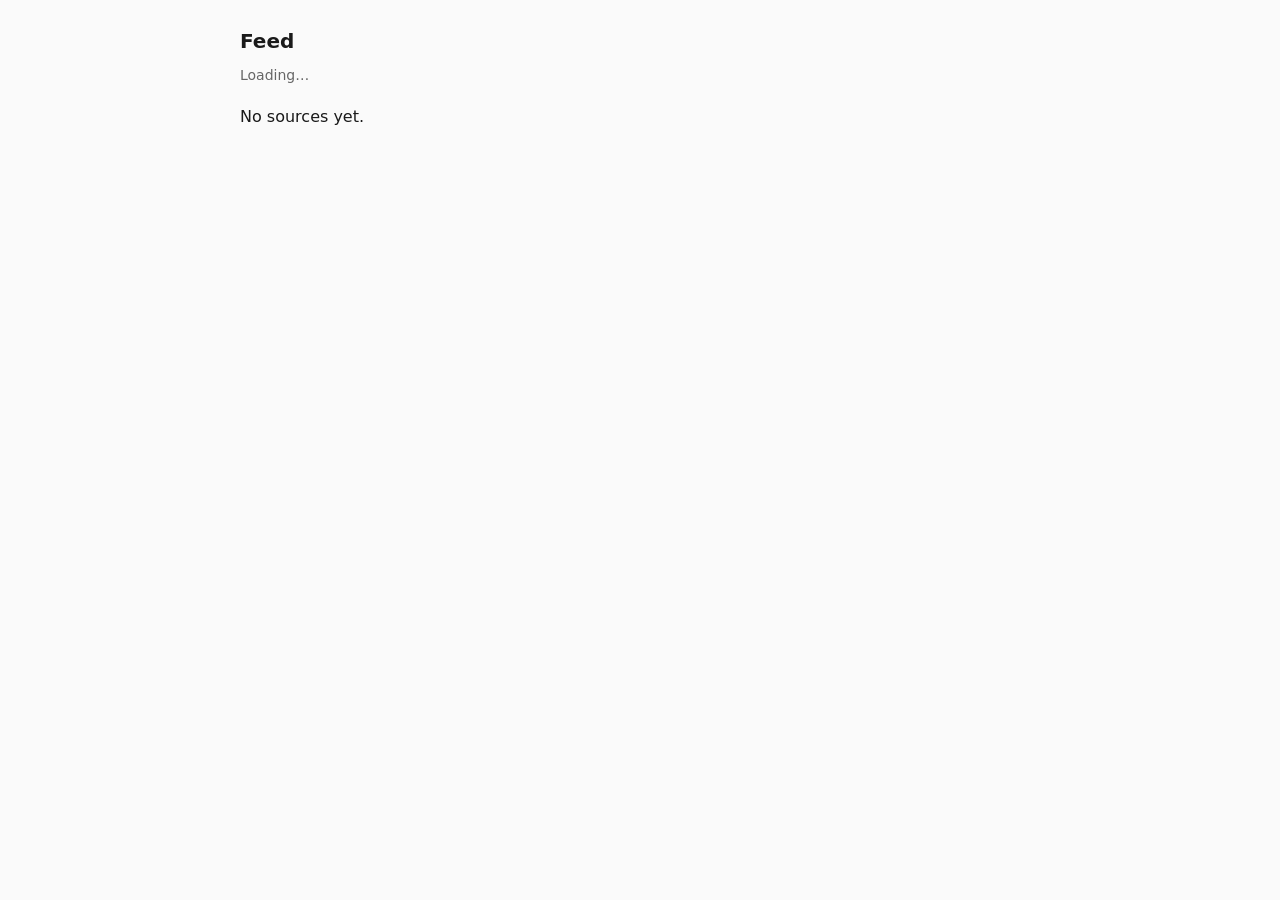
==== docs/index.html @ 5e9bf2b0 "feat: Telegram + websites feed pipeline and GitHub Pages reader Made-with: Cursor" ====
<!DOCTYPE html>
<html lang="en">
<head>
  <meta charset="UTF-8">
  <meta name="viewport" content="width=device-width, initial-scale=1.0">
  <title>Feed</title>
  <style>
    * { box-sizing: border-box; }
    body { font-family: system-ui, sans-serif; max-width: 52rem; margin: 0 auto; padding: 1rem; color: #1a1a1a; background: #fafafa; }
    h1 { font-size: 1.25rem; margin-bottom: 0.5rem; }
    .meta { color: #666; font-size: 0.875rem; margin-bottom: 1.5rem; }
    section { margin-bottom: 2rem; }
    .source-title { font-size: 1rem; font-weight: 600; margin-bottom: 0.5rem; }
    .source-title a { color: inherit; text-decoration: none; }
    .source-title a:hover { text-decoration: underline; }
    .items { list-style: none; padding: 0; margin: 0; }
    .item { padding: 0.6rem 0; border-bottom: 1px solid #eee; }
    .item:last-child { border-bottom: none; }
    .item a { color: #0066cc; text-decoration: none; }
    .item a:hover { text-decoration: underline; }
    .item-date { font-size: 0.75rem; color: #888; margin-top: 0.2rem; }
    .item-snippet { font-size: 0.875rem; color: #444; margin-top: 0.25rem; }
    #loading { color: #666; }
    #error { color: #b00; }
  </style>
</head>
<body>
  <h1>Feed</h1>
  <p class="meta" id="updated">Loading…</p>
  <div id="content"></div>
  <p id="loading">Loading feed…</p>
  <p id="error" style="display:none;"></p>
  <script src="app.js"></script>
</body>
</html>
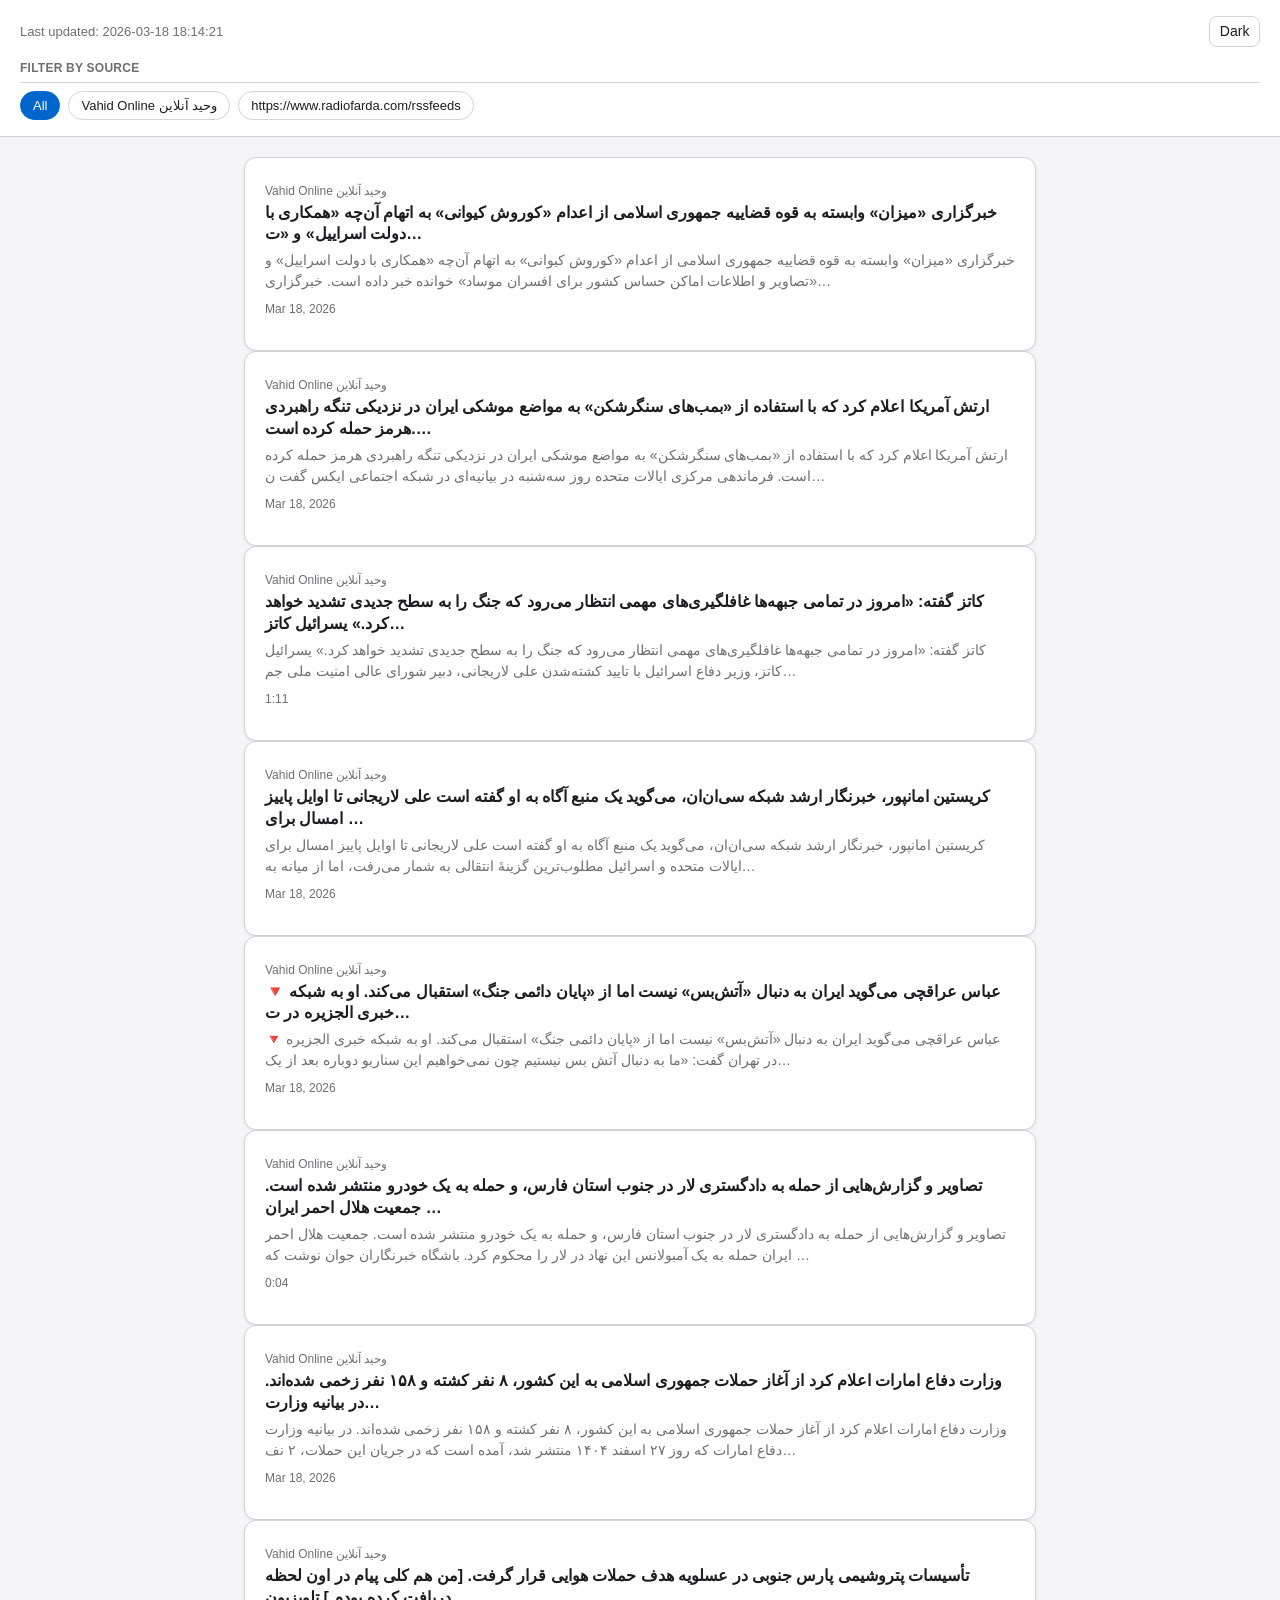
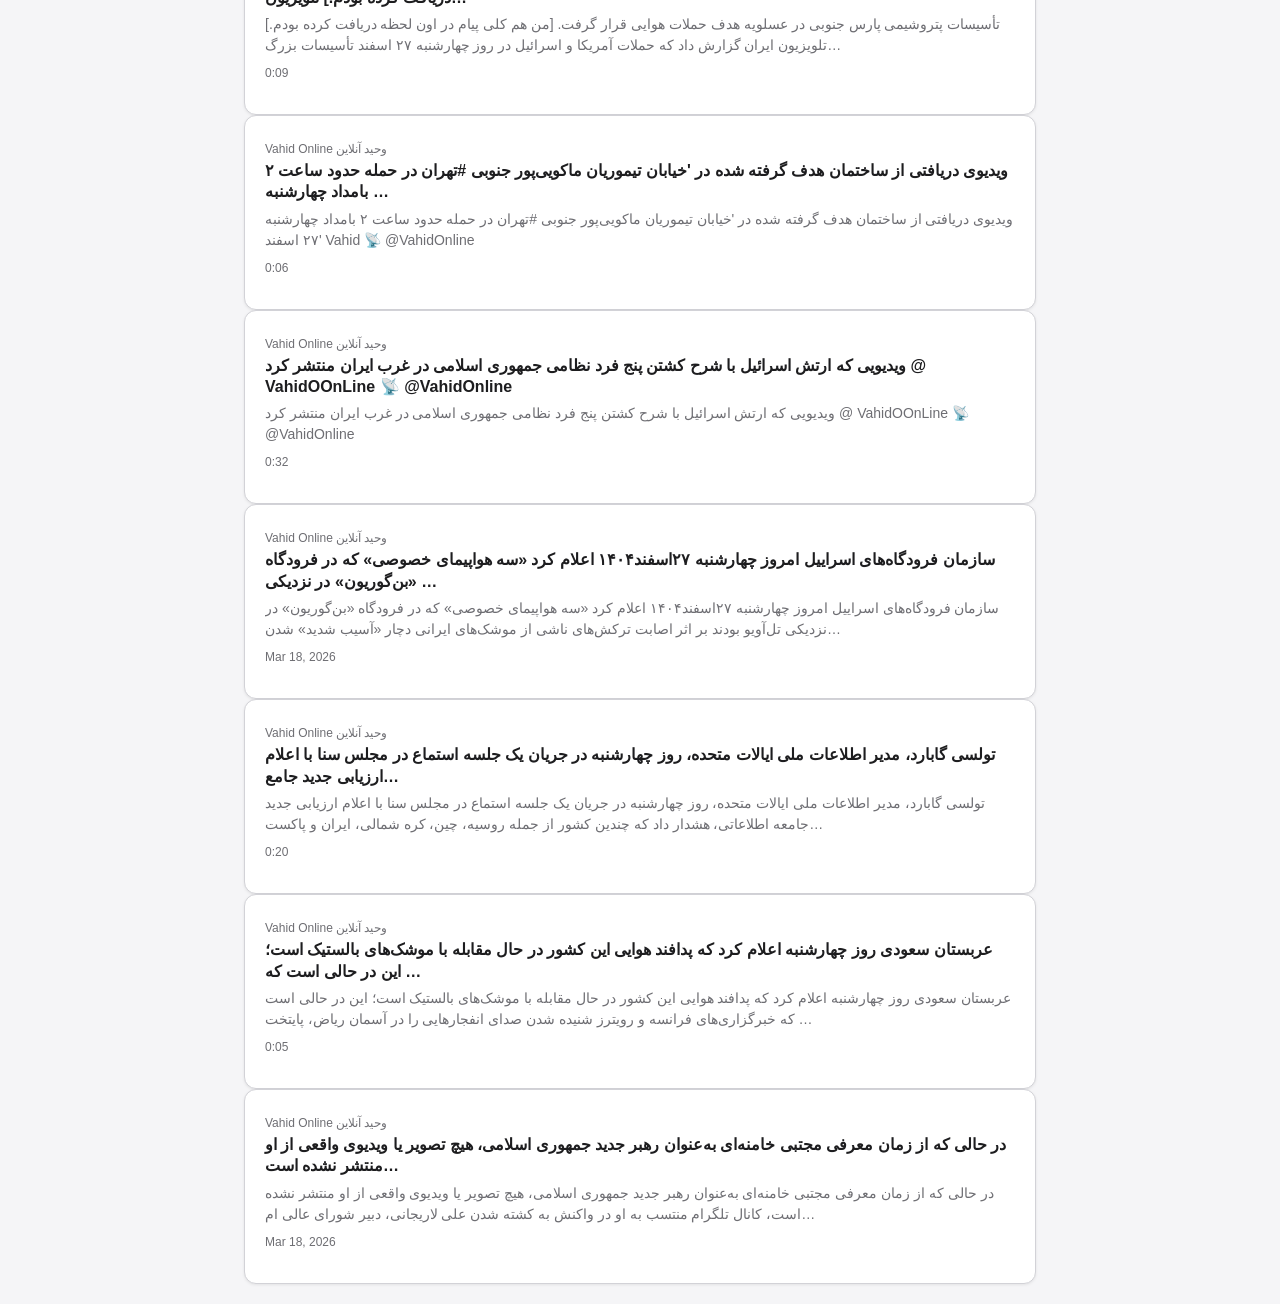
==== commit 5001dac3: "upgrade" ====
--- a/docs/index.html
+++ b/docs/index.html
@@ -4,32 +4,39 @@
   <meta charset="UTF-8">
   <meta name="viewport" content="width=device-width, initial-scale=1.0">
   <title>Feed</title>
-  <style>
-    * { box-sizing: border-box; }
-    body { font-family: system-ui, sans-serif; max-width: 52rem; margin: 0 auto; padding: 1rem; color: #1a1a1a; background: #fafafa; }
-    h1 { font-size: 1.25rem; margin-bottom: 0.5rem; }
-    .meta { color: #666; font-size: 0.875rem; margin-bottom: 1.5rem; }
-    section { margin-bottom: 2rem; }
-    .source-title { font-size: 1rem; font-weight: 600; margin-bottom: 0.5rem; }
-    .source-title a { color: inherit; text-decoration: none; }
-    .source-title a:hover { text-decoration: underline; }
-    .items { list-style: none; padding: 0; margin: 0; }
-    .item { padding: 0.6rem 0; border-bottom: 1px solid #eee; }
-    .item:last-child { border-bottom: none; }
-    .item a { color: #0066cc; text-decoration: none; }
-    .item a:hover { text-decoration: underline; }
-    .item-date { font-size: 0.75rem; color: #888; margin-top: 0.2rem; }
-    .item-snippet { font-size: 0.875rem; color: #444; margin-top: 0.25rem; }
-    #loading { color: #666; }
-    #error { color: #b00; }
-  </style>
+  <link rel="stylesheet" href="styles.css">
 </head>
 <body>
-  <h1>Feed</h1>
-  <p class="meta" id="updated">Loading…</p>
-  <div id="content"></div>
-  <p id="loading">Loading feed…</p>
-  <p id="error" style="display:none;"></p>
+  <header class="app-header">
+    <div class="app-header__row">
+      <div class="app-header__meta">
+        <span id="updated">Loading…</span>
+        <span class="app-header__daterange" id="daterange" aria-hidden="true"></span>
+      </div>
+      <button type="button" class="theme-toggle" id="theme-toggle" aria-label="Toggle theme">Theme</button>
+    </div>
+    <p class="filters-label">Filter by source</p>
+    <div class="filters" id="filters" aria-label="Filter by source"></div>
+  </header>
+
+  <main class="main">
+    <p class="loading" id="loading">Loading feed…</p>
+    <p class="error-msg" id="error" style="display: none;"></p>
+    <ul class="card-list" id="card-list" style="display: none;"></ul>
+  </main>
+
+  <div class="reader-overlay" id="reader-overlay" role="dialog" aria-modal="true" aria-label="Article">
+    <article class="reader" id="reader">
+      <div class="reader__header">
+        <button type="button" class="reader__close" id="reader-close" aria-label="Close">← Back</button>
+        <p class="reader__meta" id="reader-meta"></p>
+        <h1 class="reader__title" id="reader-title"></h1>
+        <a class="reader__open-original" id="reader-original" href="#" target="_blank" rel="noopener">Open original</a>
+      </div>
+      <div class="reader__body" id="reader-body"></div>
+    </article>
+  </div>
+
   <script src="app.js"></script>
 </body>
 </html>
--- a/docs/styles.css
+++ b/docs/styles.css
@@ -0,0 +1,348 @@
+/* Mobile-first feed UI with light/dark theme */
+:root {
+  --bg: #f5f5f7;
+  --bg-elevated: #fff;
+  --text: #1d1d1f;
+  --text-muted: #6e6e73;
+  --accent: #0066cc;
+  --accent-hover: #0052a3;
+  --border: #d2d2d7;
+  --card-shadow: 0 1px 3px rgba(0, 0, 0, 0.08);
+  --reader-bg: #fff;
+  --header-bg: rgba(255, 255, 255, 0.92);
+  --filter-active-bg: #0066cc;
+  --filter-active-text: #fff;
+}
+
+[data-theme="dark"] {
+  --bg: #1c1c1e;
+  --bg-elevated: #2c2c2e;
+  --text: #f5f5f7;
+  --text-muted: #98989d;
+  --accent: #0a84ff;
+  --accent-hover: #409cff;
+  --border: #38383a;
+  --card-shadow: 0 1px 3px rgba(0, 0, 0, 0.3);
+  --reader-bg: #1c1c1e;
+  --header-bg: rgba(28, 28, 30, 0.92);
+  --filter-active-bg: #0a84ff;
+  --filter-active-text: #fff;
+}
+
+*,
+*::before,
+*::after {
+  box-sizing: border-box;
+}
+
+html {
+  font-size: 16px;
+  -webkit-text-size-adjust: 100%;
+}
+
+body {
+  margin: 0;
+  font-family: -apple-system, BlinkMacSystemFont, "Segoe UI", Roboto, "Helvetica Neue", Arial, sans-serif;
+  background: var(--bg);
+  color: var(--text);
+  line-height: 1.5;
+  min-height: 100vh;
+}
+
+/* Header */
+.app-header {
+  position: sticky;
+  top: 0;
+  z-index: 10;
+  background: var(--header-bg);
+  backdrop-filter: saturate(180%) blur(12px);
+  -webkit-backdrop-filter: saturate(180%) blur(12px);
+  border-bottom: 1px solid var(--border);
+  padding: 0.75rem 1rem;
+}
+
+.app-header__row {
+  display: flex;
+  align-items: center;
+  justify-content: space-between;
+  gap: 0.75rem;
+  flex-wrap: wrap;
+}
+
+.app-header__meta {
+  font-size: 0.8125rem;
+  color: var(--text-muted);
+}
+
+.app-header__daterange {
+  display: block;
+  margin-top: 0.25rem;
+}
+
+/* Theme toggle */
+.theme-toggle {
+  display: inline-flex;
+  align-items: center;
+  gap: 0.25rem;
+  padding: 0.4rem 0.6rem;
+  font-size: 0.875rem;
+  background: var(--bg-elevated);
+  border: 1px solid var(--border);
+  border-radius: 8px;
+  color: var(--text);
+  cursor: pointer;
+  -webkit-tap-highlight-color: transparent;
+}
+
+.theme-toggle:hover {
+  background: var(--border);
+}
+
+.theme-toggle:focus-visible {
+  outline: 2px solid var(--accent);
+  outline-offset: 2px;
+}
+
+/* Filters */
+.filters-label {
+  font-size: 0.75rem;
+  font-weight: 600;
+  color: var(--text-muted);
+  margin: 0.75rem 0 0.35rem 0;
+  text-transform: uppercase;
+  letter-spacing: 0.02em;
+}
+
+.filters {
+  display: flex;
+  flex-wrap: wrap;
+  gap: 0.5rem;
+  margin-top: 0.35rem;
+  padding-top: 0.5rem;
+  border-top: 1px solid var(--border);
+}
+
+.filter-chip {
+  padding: 0.35rem 0.75rem;
+  font-size: 0.8125rem;
+  border-radius: 999px;
+  border: 1px solid var(--border);
+  background: var(--bg-elevated);
+  color: var(--text);
+  cursor: pointer;
+  -webkit-tap-highlight-color: transparent;
+}
+
+.filter-chip:hover {
+  border-color: var(--accent);
+  color: var(--accent);
+}
+
+.filter-chip.is-active {
+  background: var(--filter-active-bg);
+  border-color: var(--filter-active-bg);
+  color: var(--filter-active-text);
+}
+
+/* Main content */
+.main {
+  max-width: 52rem;
+  margin: 0 auto;
+  padding: 1rem;
+  padding-bottom: 2rem;
+}
+
+.loading,
+.error-msg {
+  padding: 2rem;
+  text-align: center;
+  color: var(--text-muted);
+}
+
+.error-msg {
+  color: #c00;
+}
+
+[data-theme="dark"] .error-msg {
+  color: #ff6b6b;
+}
+
+/* Card list */
+.card-list {
+  list-style: none;
+  margin: 0;
+  padding: 0;
+  display: flex;
+  flex-direction: column;
+  gap: 0.75rem;
+}
+
+.card {
+  background: var(--bg-elevated);
+  border-radius: 12px;
+  border: 1px solid var(--border);
+  box-shadow: var(--card-shadow);
+  padding: 1rem;
+  cursor: pointer;
+  -webkit-tap-highlight-color: transparent;
+  transition: box-shadow 0.2s, border-color 0.2s;
+}
+
+.card:hover,
+.card:focus-visible {
+  border-color: var(--accent);
+  box-shadow: 0 2px 8px rgba(0, 102, 204, 0.15);
+}
+
+[data-theme="dark"] .card:hover,
+[data-theme="dark"] .card:focus-visible {
+  box-shadow: 0 2px 12px rgba(10, 132, 255, 0.25);
+}
+
+.card__source {
+  font-size: 0.75rem;
+  color: var(--text-muted);
+  margin-bottom: 0.25rem;
+}
+
+.card__title {
+  font-size: 1rem;
+  font-weight: 600;
+  margin: 0 0 0.35rem 0;
+  line-height: 1.35;
+}
+
+.card__snippet {
+  font-size: 0.875rem;
+  color: var(--text-muted);
+  margin: 0;
+  display: -webkit-box;
+  -webkit-line-clamp: 2;
+  -webkit-box-orient: vertical;
+  overflow: hidden;
+}
+
+.card__date {
+  font-size: 0.75rem;
+  color: var(--text-muted);
+  margin-top: 0.5rem;
+}
+
+/* Article reader overlay */
+.reader-overlay {
+  position: fixed;
+  inset: 0;
+  z-index: 20;
+  background: var(--reader-bg);
+  overflow: auto;
+  -webkit-overflow-scrolling: touch;
+  display: none;
+}
+
+.reader-overlay.is-open {
+  display: block;
+}
+
+.reader {
+  max-width: 42rem;
+  margin: 0 auto;
+  padding: 1rem;
+  padding-bottom: 3rem;
+}
+
+.reader__header {
+  position: sticky;
+  top: 0;
+  z-index: 1;
+  background: var(--reader-bg);
+  padding-bottom: 0.75rem;
+  border-bottom: 1px solid var(--border);
+  margin-bottom: 1rem;
+}
+
+.reader__close {
+  display: inline-flex;
+  align-items: center;
+  gap: 0.35rem;
+  padding: 0.5rem 0;
+  font-size: 0.875rem;
+  color: var(--accent);
+  background: none;
+  border: none;
+  cursor: pointer;
+  margin-bottom: 0.5rem;
+  -webkit-tap-highlight-color: transparent;
+}
+
+.reader__close:hover {
+  color: var(--accent-hover);
+}
+
+.reader__meta {
+  font-size: 0.8125rem;
+  color: var(--text-muted);
+  margin-bottom: 0.25rem;
+}
+
+.reader__title {
+  font-size: 1.375rem;
+  font-weight: 700;
+  line-height: 1.3;
+  margin: 0 0 0.75rem 0;
+}
+
+.reader__open-original {
+  display: inline-block;
+  font-size: 0.875rem;
+  color: var(--accent);
+  text-decoration: none;
+  margin-bottom: 1rem;
+}
+
+.reader__open-original:hover {
+  text-decoration: underline;
+}
+
+.reader__body {
+  font-size: 1rem;
+  line-height: 1.65;
+  white-space: pre-wrap;
+  word-wrap: break-word;
+}
+
+.reader__body.reader__body--html {
+  white-space: normal;
+}
+
+.reader__body.reader__body--html p {
+  margin: 0 0 0.75rem 0;
+}
+
+/* RTL support */
+[dir="rtl"] .reader__close,
+[dir="rtl"] .reader__open-original {
+  direction: rtl;
+}
+
+/* Larger screens */
+@media (min-width: 640px) {
+  .app-header {
+    padding: 1rem 1.25rem;
+  }
+
+  .main {
+    padding: 1.25rem;
+  }
+
+  .card {
+    padding: 1.25rem;
+  }
+
+  .reader {
+    padding: 1.5rem;
+  }
+
+  .reader__title {
+    font-size: 1.5rem;
+  }
+}
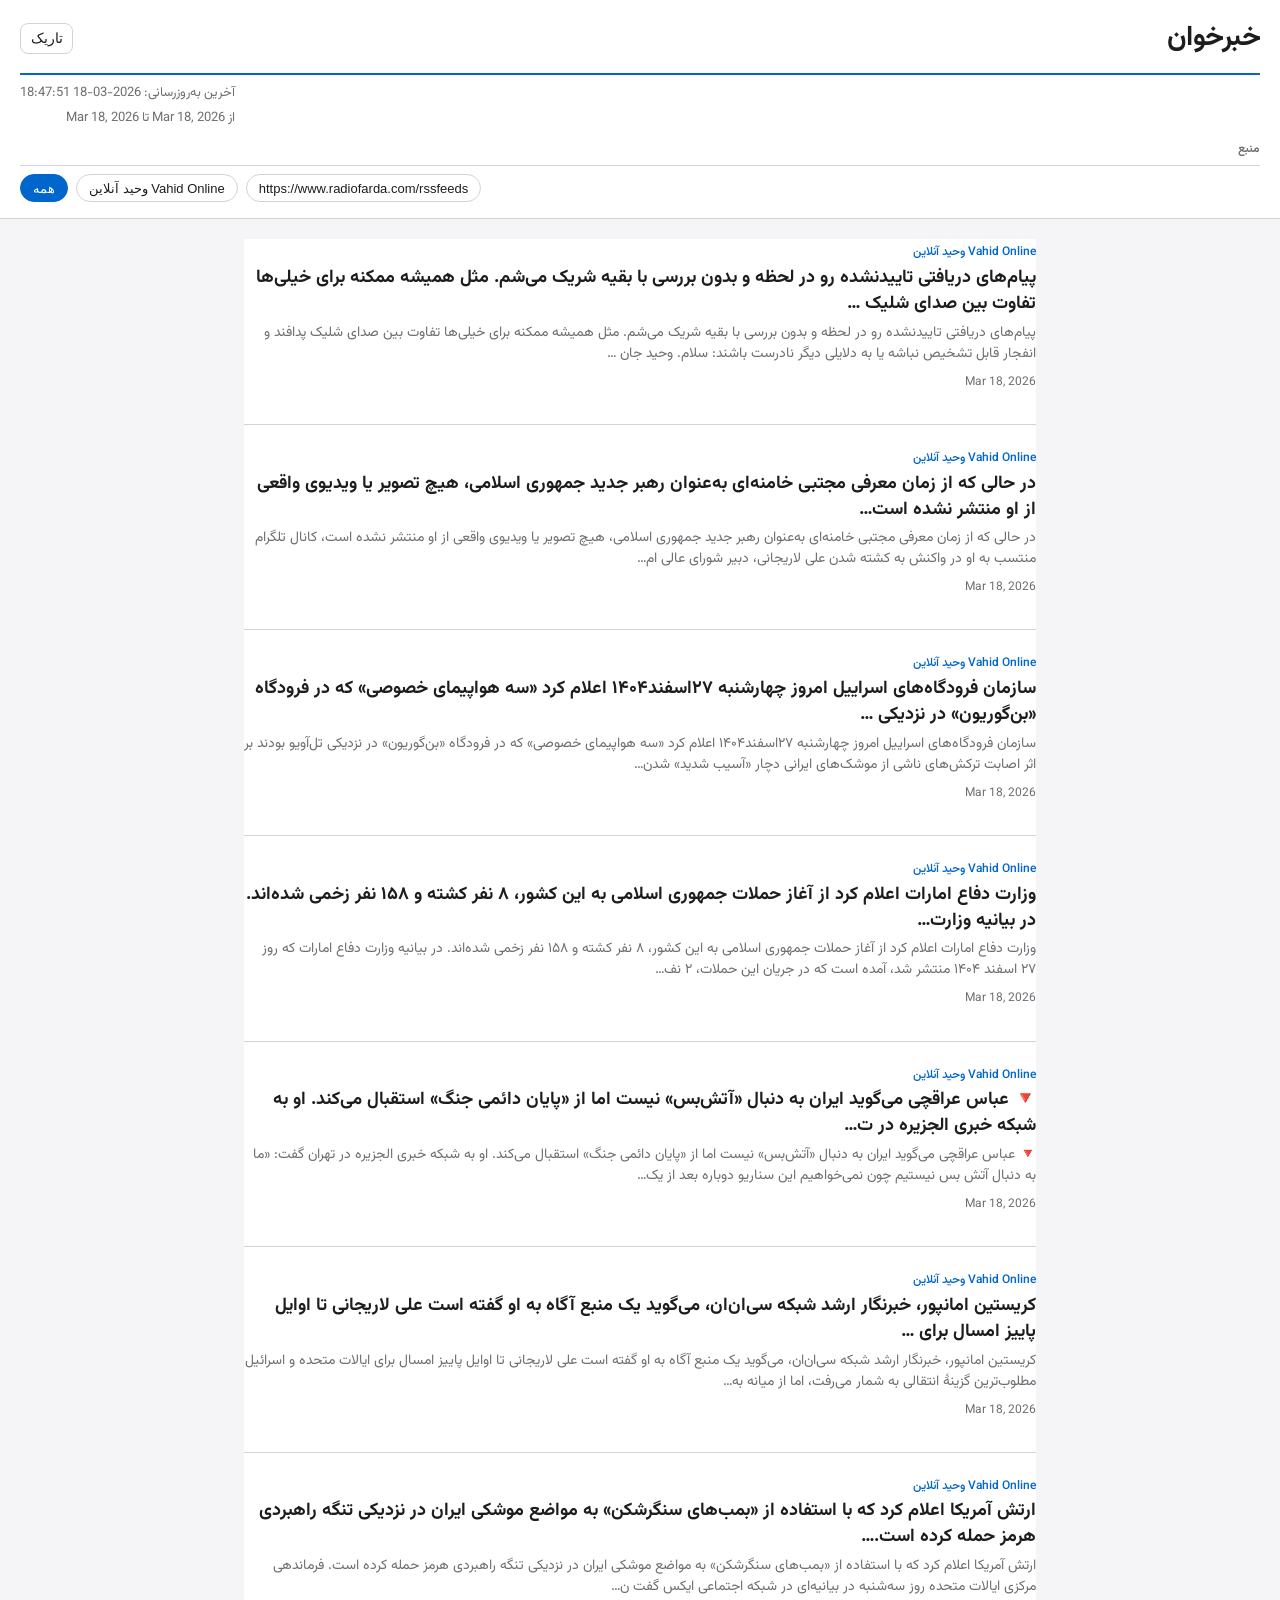
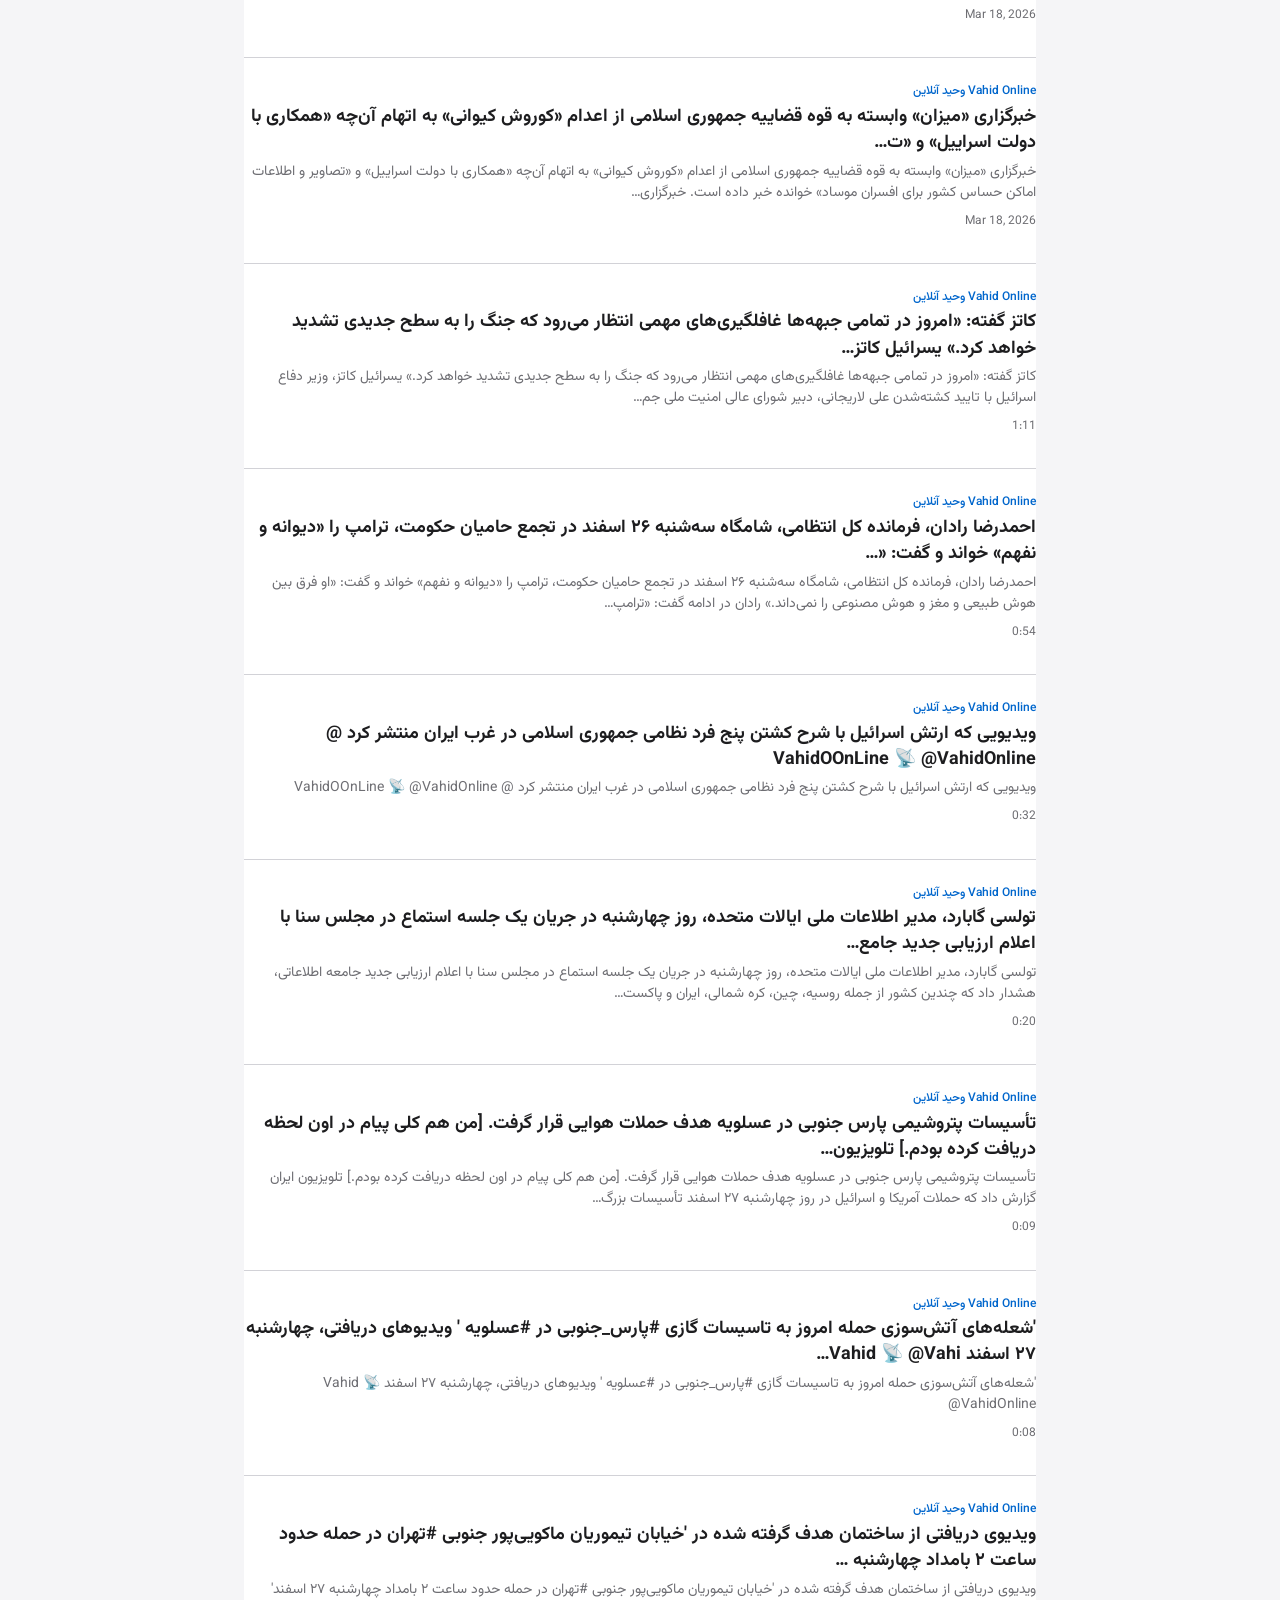
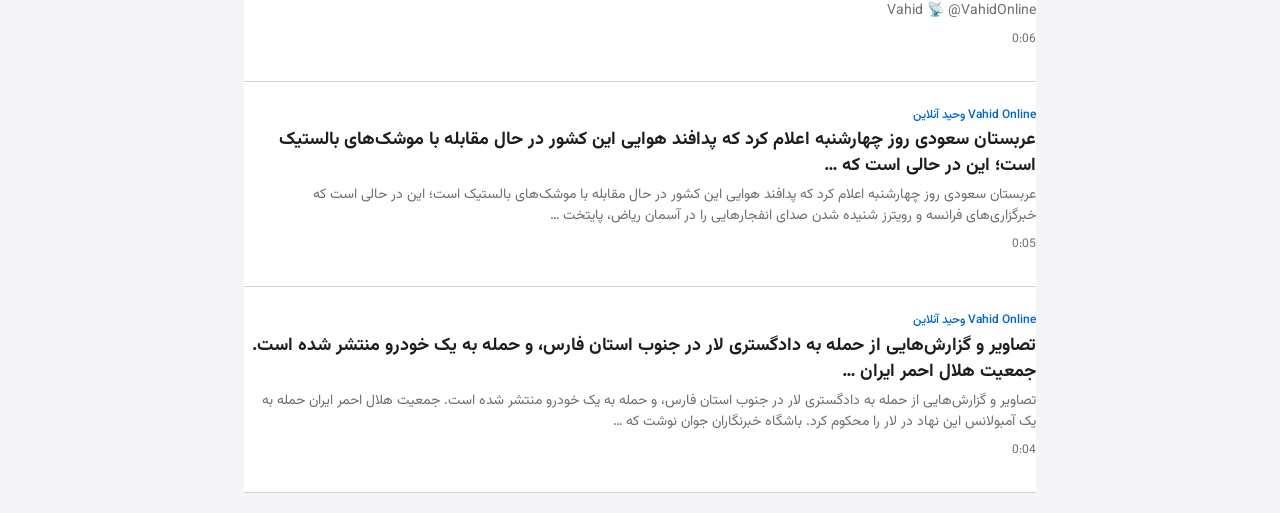
==== commit 1f99ada2: "upgrade" ====
--- a/docs/index.html
+++ b/docs/index.html
@@ -1,37 +1,43 @@
 <!DOCTYPE html>
-<html lang="en">
+<html lang="fa" dir="rtl">
 <head>
   <meta charset="UTF-8">
   <meta name="viewport" content="width=device-width, initial-scale=1.0">
-  <title>Feed</title>
+  <title>خبرخوان</title>
+  <link rel="preconnect" href="https://fonts.googleapis.com">
+  <link rel="preconnect" href="https://fonts.gstatic.com" crossorigin>
+  <link href="https://fonts.googleapis.com/css2?family=Vazirmatn:wght@400;500;600;700&display=swap" rel="stylesheet">
   <link rel="stylesheet" href="styles.css">
 </head>
 <body>
   <header class="app-header">
+    <div class="masthead">
+      <h1 class="masthead__title">خبرخوان</h1>
+      <button type="button" class="theme-toggle" id="theme-toggle" aria-label="تم">تم</button>
+    </div>
     <div class="app-header__row">
       <div class="app-header__meta">
-        <span id="updated">Loading…</span>
+        <span id="updated">در حال بارگذاری…</span>
         <span class="app-header__daterange" id="daterange" aria-hidden="true"></span>
       </div>
-      <button type="button" class="theme-toggle" id="theme-toggle" aria-label="Toggle theme">Theme</button>
     </div>
-    <p class="filters-label">Filter by source</p>
-    <div class="filters" id="filters" aria-label="Filter by source"></div>
+    <p class="filters-label">منبع</p>
+    <div class="filters" id="filters" aria-label="فیلتر بر اساس منبع"></div>
   </header>
 
   <main class="main">
-    <p class="loading" id="loading">Loading feed…</p>
+    <p class="loading" id="loading">در حال بارگذاری…</p>
     <p class="error-msg" id="error" style="display: none;"></p>
     <ul class="card-list" id="card-list" style="display: none;"></ul>
   </main>
 
-  <div class="reader-overlay" id="reader-overlay" role="dialog" aria-modal="true" aria-label="Article">
+  <div class="reader-overlay" id="reader-overlay" role="dialog" aria-modal="true" aria-label="مطلب">
     <article class="reader" id="reader">
       <div class="reader__header">
-        <button type="button" class="reader__close" id="reader-close" aria-label="Close">← Back</button>
+        <button type="button" class="reader__close" id="reader-close" aria-label="بستن">← بازگشت</button>
         <p class="reader__meta" id="reader-meta"></p>
         <h1 class="reader__title" id="reader-title"></h1>
-        <a class="reader__open-original" id="reader-original" href="#" target="_blank" rel="noopener">Open original</a>
+        <a class="reader__open-original" id="reader-original" href="#" target="_blank" rel="noopener">متن اصلی</a>
       </div>
       <div class="reader__body" id="reader-body"></div>
     </article>
--- a/docs/styles.css
+++ b/docs/styles.css
@@ -1,4 +1,4 @@
-/* Mobile-first feed UI with light/dark theme */
+/* RTL news-style UI with Vazirmatn, light/dark theme */
 :root {
   --bg: #f5f5f7;
   --bg-elevated: #fff;
@@ -12,6 +12,7 @@
   --header-bg: rgba(255, 255, 255, 0.92);
   --filter-active-bg: #0066cc;
   --filter-active-text: #fff;
+  --font: "Vazirmatn", "Vazir", Tahoma, sans-serif;
 }
 
 [data-theme="dark"] {
@@ -38,15 +39,35 @@
 html {
   font-size: 16px;
   -webkit-text-size-adjust: 100%;
+  direction: rtl;
 }
 
 body {
   margin: 0;
-  font-family: -apple-system, BlinkMacSystemFont, "Segoe UI", Roboto, "Helvetica Neue", Arial, sans-serif;
+  font-family: var(--font);
   background: var(--bg);
   color: var(--text);
-  line-height: 1.5;
+  line-height: 1.6;
   min-height: 100vh;
+  text-align: right;
+}
+
+/* Masthead (news-style) */
+.masthead {
+  display: flex;
+  align-items: center;
+  justify-content: space-between;
+  gap: 1rem;
+  padding-bottom: 0.75rem;
+  margin-bottom: 0.5rem;
+  border-bottom: 2px solid var(--accent);
+}
+
+.masthead__title {
+  font-size: 1.5rem;
+  font-weight: 700;
+  margin: 0;
+  letter-spacing: -0.02em;
 }
 
 /* Header */
@@ -64,7 +85,7 @@
 .app-header__row {
   display: flex;
   align-items: center;
-  justify-content: space-between;
+  justify-content: flex-end;
   gap: 0.75rem;
   flex-wrap: wrap;
 }
@@ -109,13 +130,12 @@
   font-weight: 600;
   color: var(--text-muted);
   margin: 0.75rem 0 0.35rem 0;
-  text-transform: uppercase;
-  letter-spacing: 0.02em;
 }
 
 .filters {
   display: flex;
   flex-wrap: wrap;
+  flex-direction: row-reverse;
   gap: 0.5rem;
   margin-top: 0.35rem;
   padding-top: 0.5rem;
@@ -167,49 +187,46 @@
   color: #ff6b6b;
 }
 
-/* Card list */
+/* Card list (news-style) */
 .card-list {
   list-style: none;
   margin: 0;
   padding: 0;
   display: flex;
   flex-direction: column;
-  gap: 0.75rem;
+  gap: 0;
 }
 
 .card {
   background: var(--bg-elevated);
-  border-radius: 12px;
-  border: 1px solid var(--border);
-  box-shadow: var(--card-shadow);
-  padding: 1rem;
+  border-bottom: 1px solid var(--border);
+  padding: 1rem 0;
   cursor: pointer;
   -webkit-tap-highlight-color: transparent;
-  transition: box-shadow 0.2s, border-color 0.2s;
+  transition: background 0.15s;
 }
 
 .card:hover,
 .card:focus-visible {
-  border-color: var(--accent);
-  box-shadow: 0 2px 8px rgba(0, 102, 204, 0.15);
-}
-
-[data-theme="dark"] .card:hover,
-[data-theme="dark"] .card:focus-visible {
-  box-shadow: 0 2px 12px rgba(10, 132, 255, 0.25);
+  background: var(--border);
+}
+
+.card:first-child {
+  padding-top: 0;
 }
 
 .card__source {
   font-size: 0.75rem;
-  color: var(--text-muted);
+  font-weight: 500;
+  color: var(--accent);
   margin-bottom: 0.25rem;
 }
 
 .card__title {
-  font-size: 1rem;
-  font-weight: 600;
+  font-size: 1.0625rem;
+  font-weight: 700;
   margin: 0 0 0.35rem 0;
-  line-height: 1.35;
+  line-height: 1.45;
 }
 
 .card__snippet {
@@ -220,6 +237,7 @@
   -webkit-line-clamp: 2;
   -webkit-box-orient: vertical;
   overflow: hidden;
+  line-height: 1.5;
 }
 
 .card__date {
@@ -318,24 +336,26 @@
   margin: 0 0 0.75rem 0;
 }
 
-/* RTL support */
-[dir="rtl"] .reader__close,
-[dir="rtl"] .reader__open-original {
-  direction: rtl;
-}
-
 /* Larger screens */
 @media (min-width: 640px) {
   .app-header {
     padding: 1rem 1.25rem;
   }
 
+  .masthead__title {
+    font-size: 1.75rem;
+  }
+
   .main {
     padding: 1.25rem;
   }
 
   .card {
-    padding: 1.25rem;
+    padding: 1.25rem 0;
+  }
+
+  .card__title {
+    font-size: 1.125rem;
   }
 
   .reader {
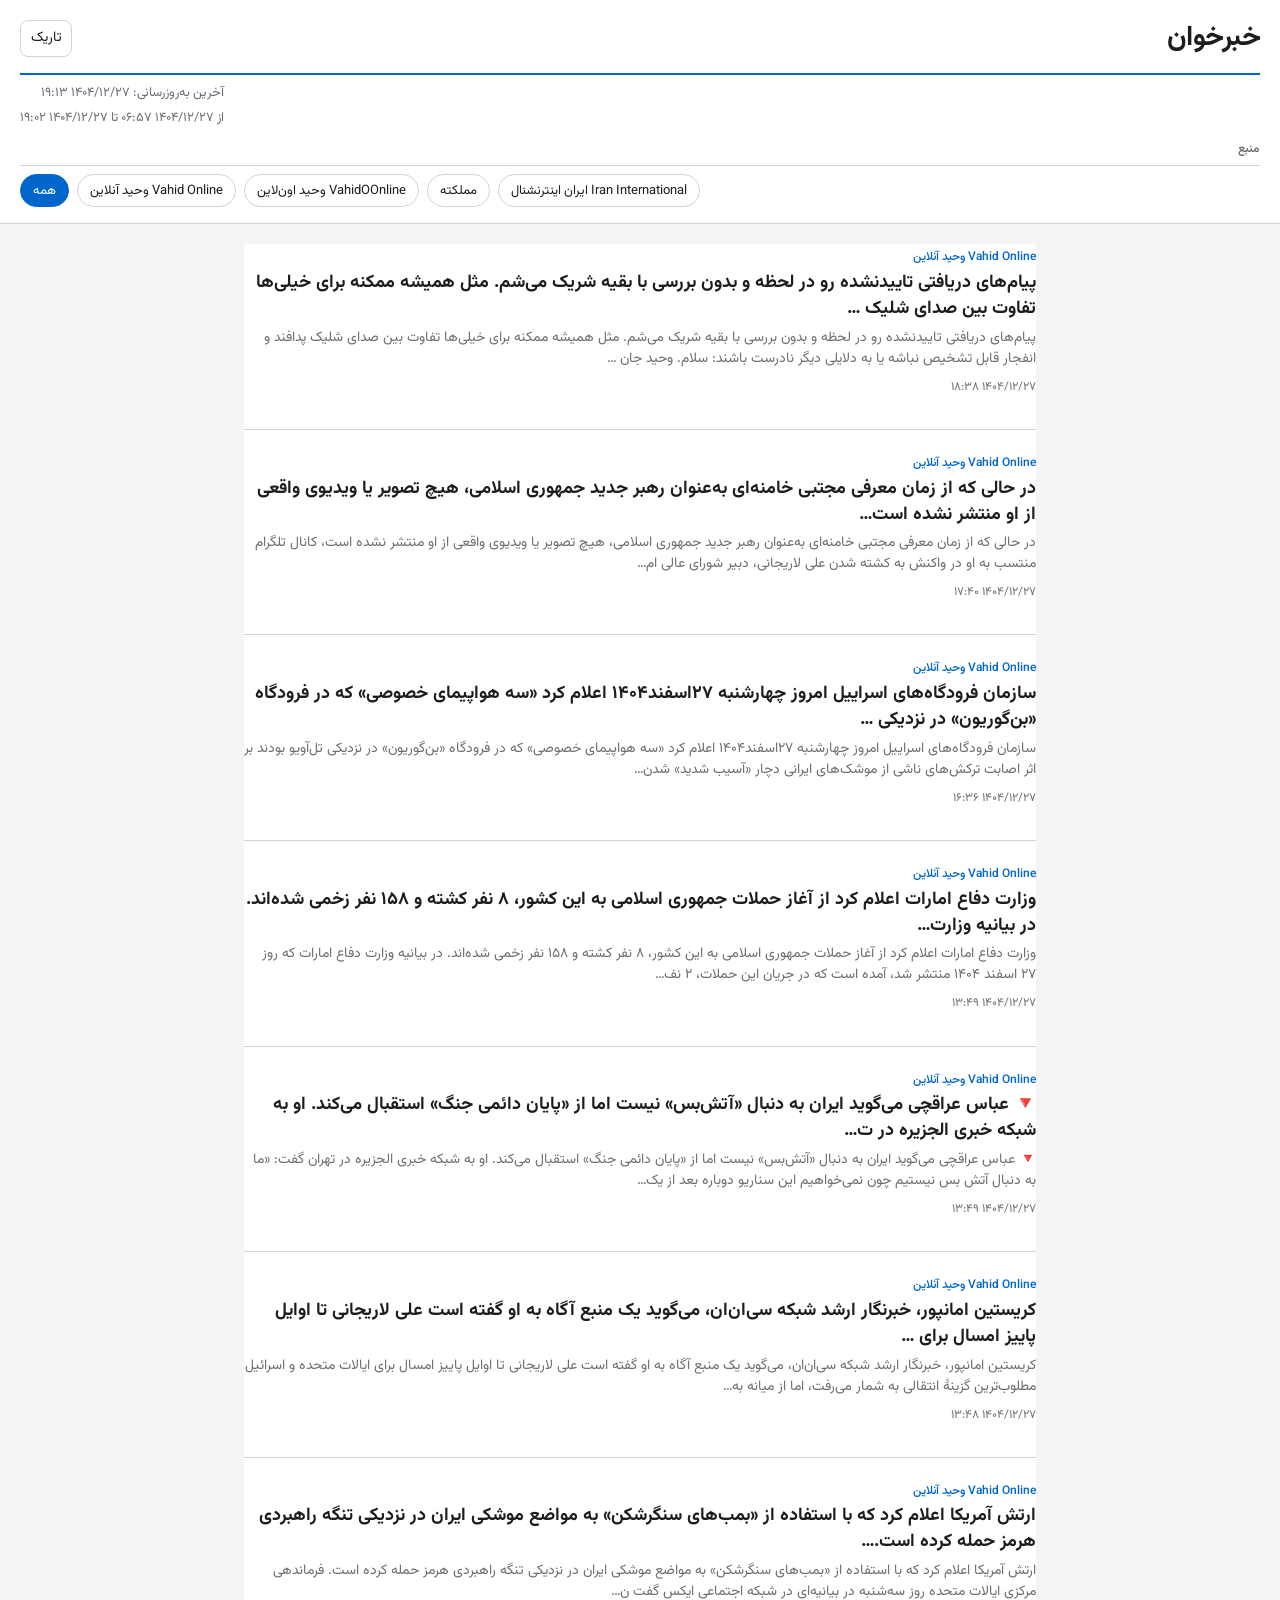
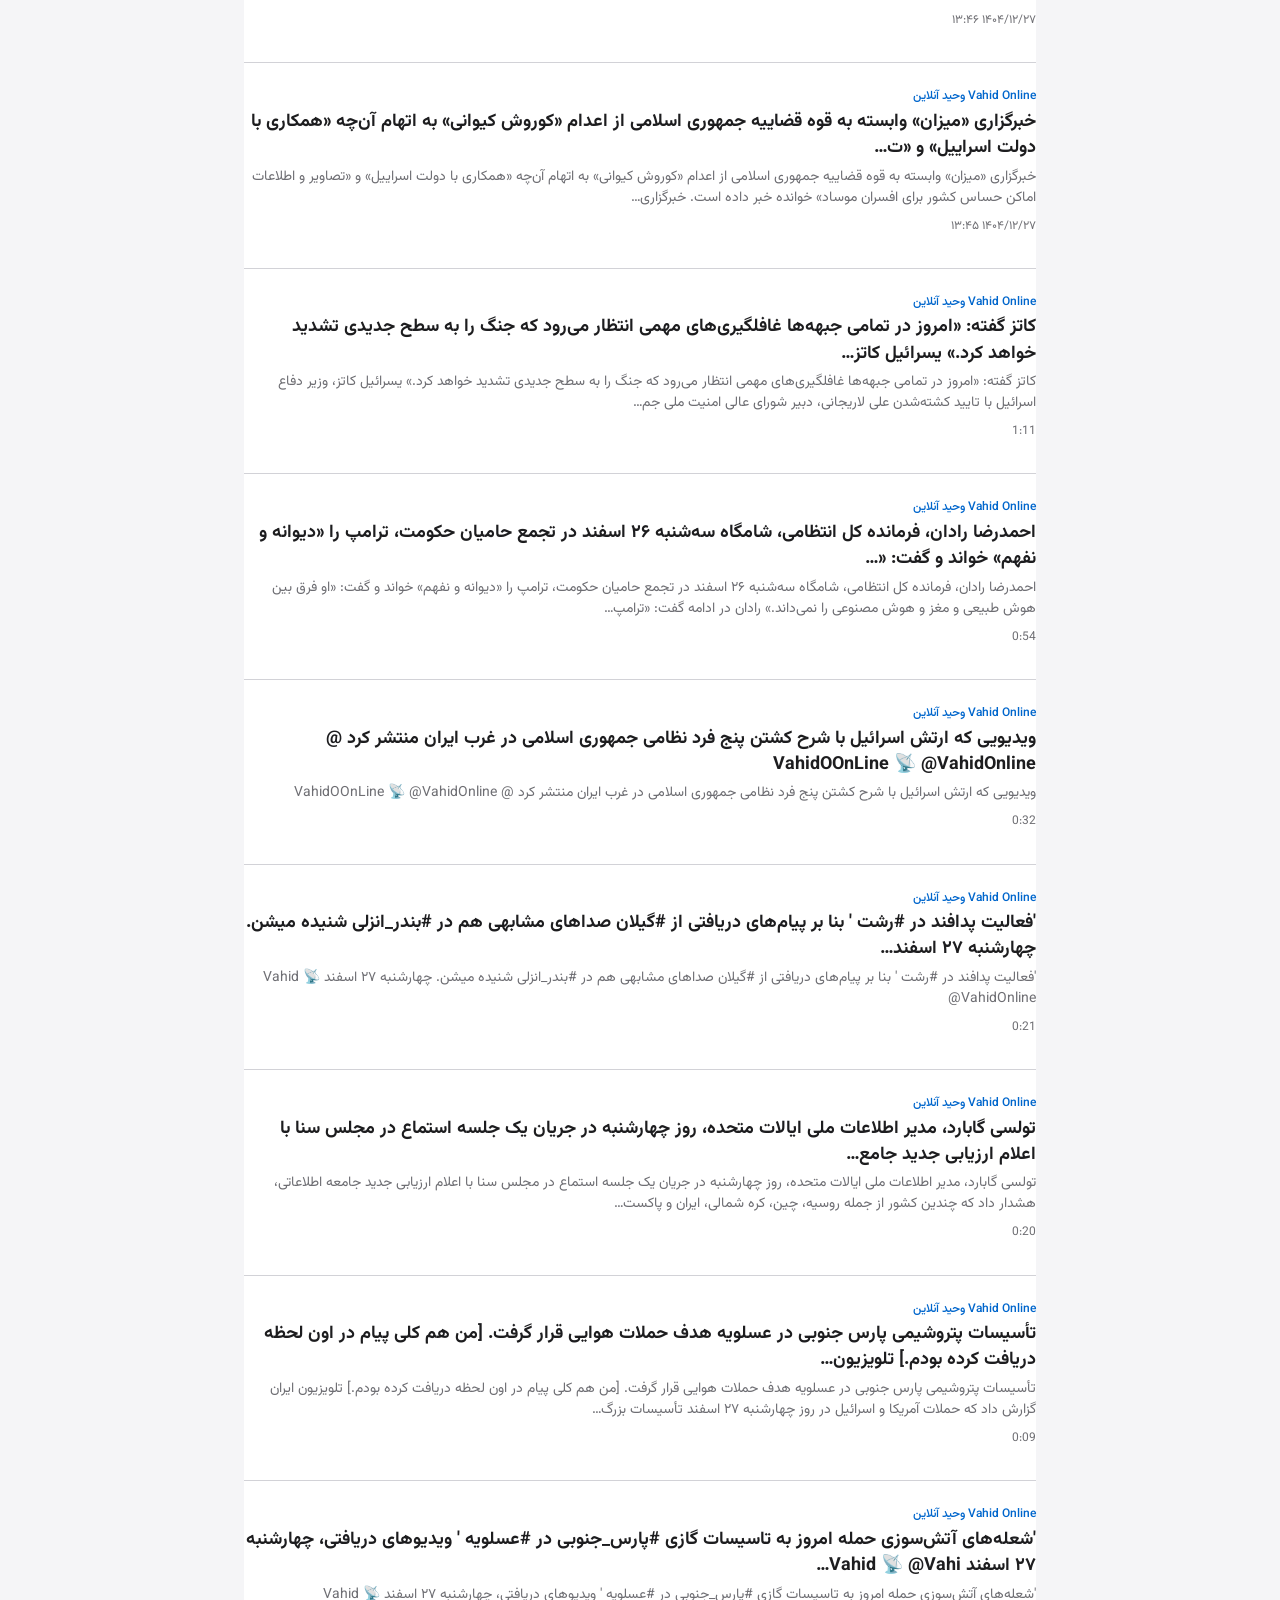
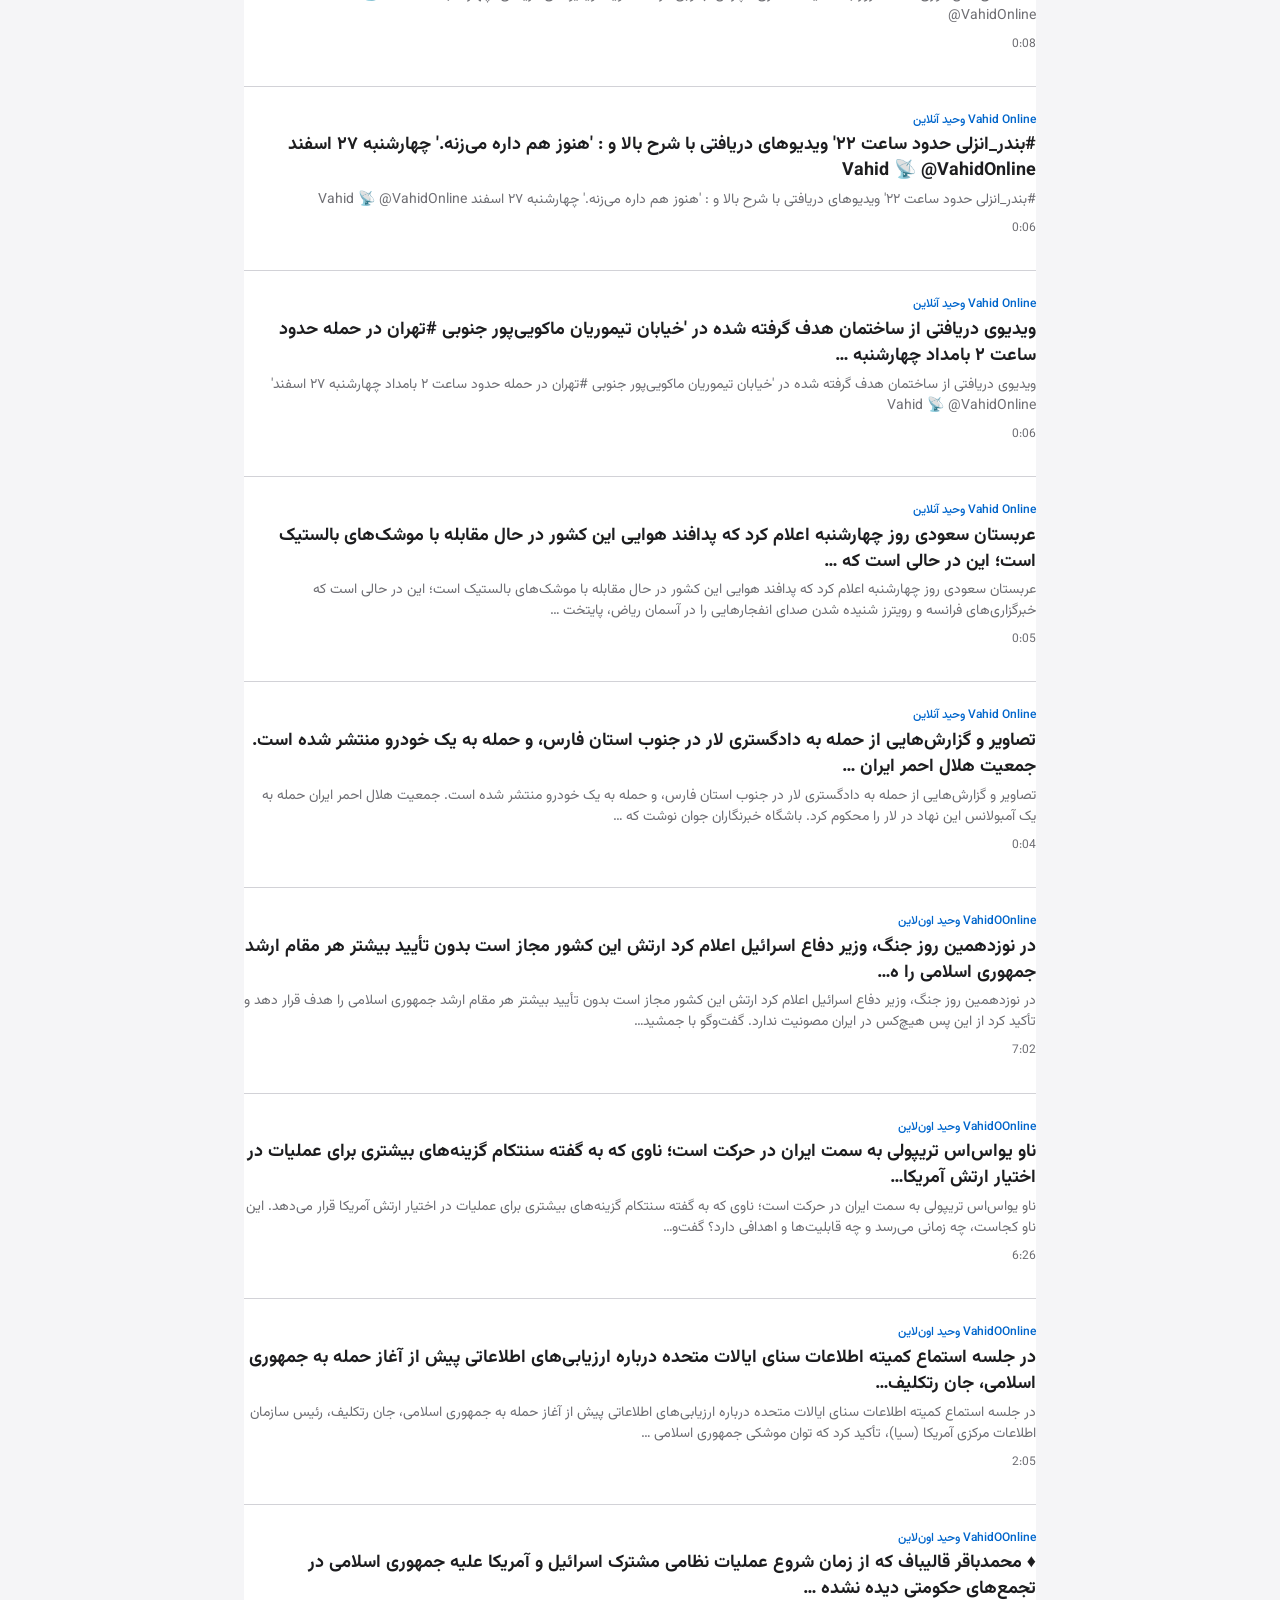
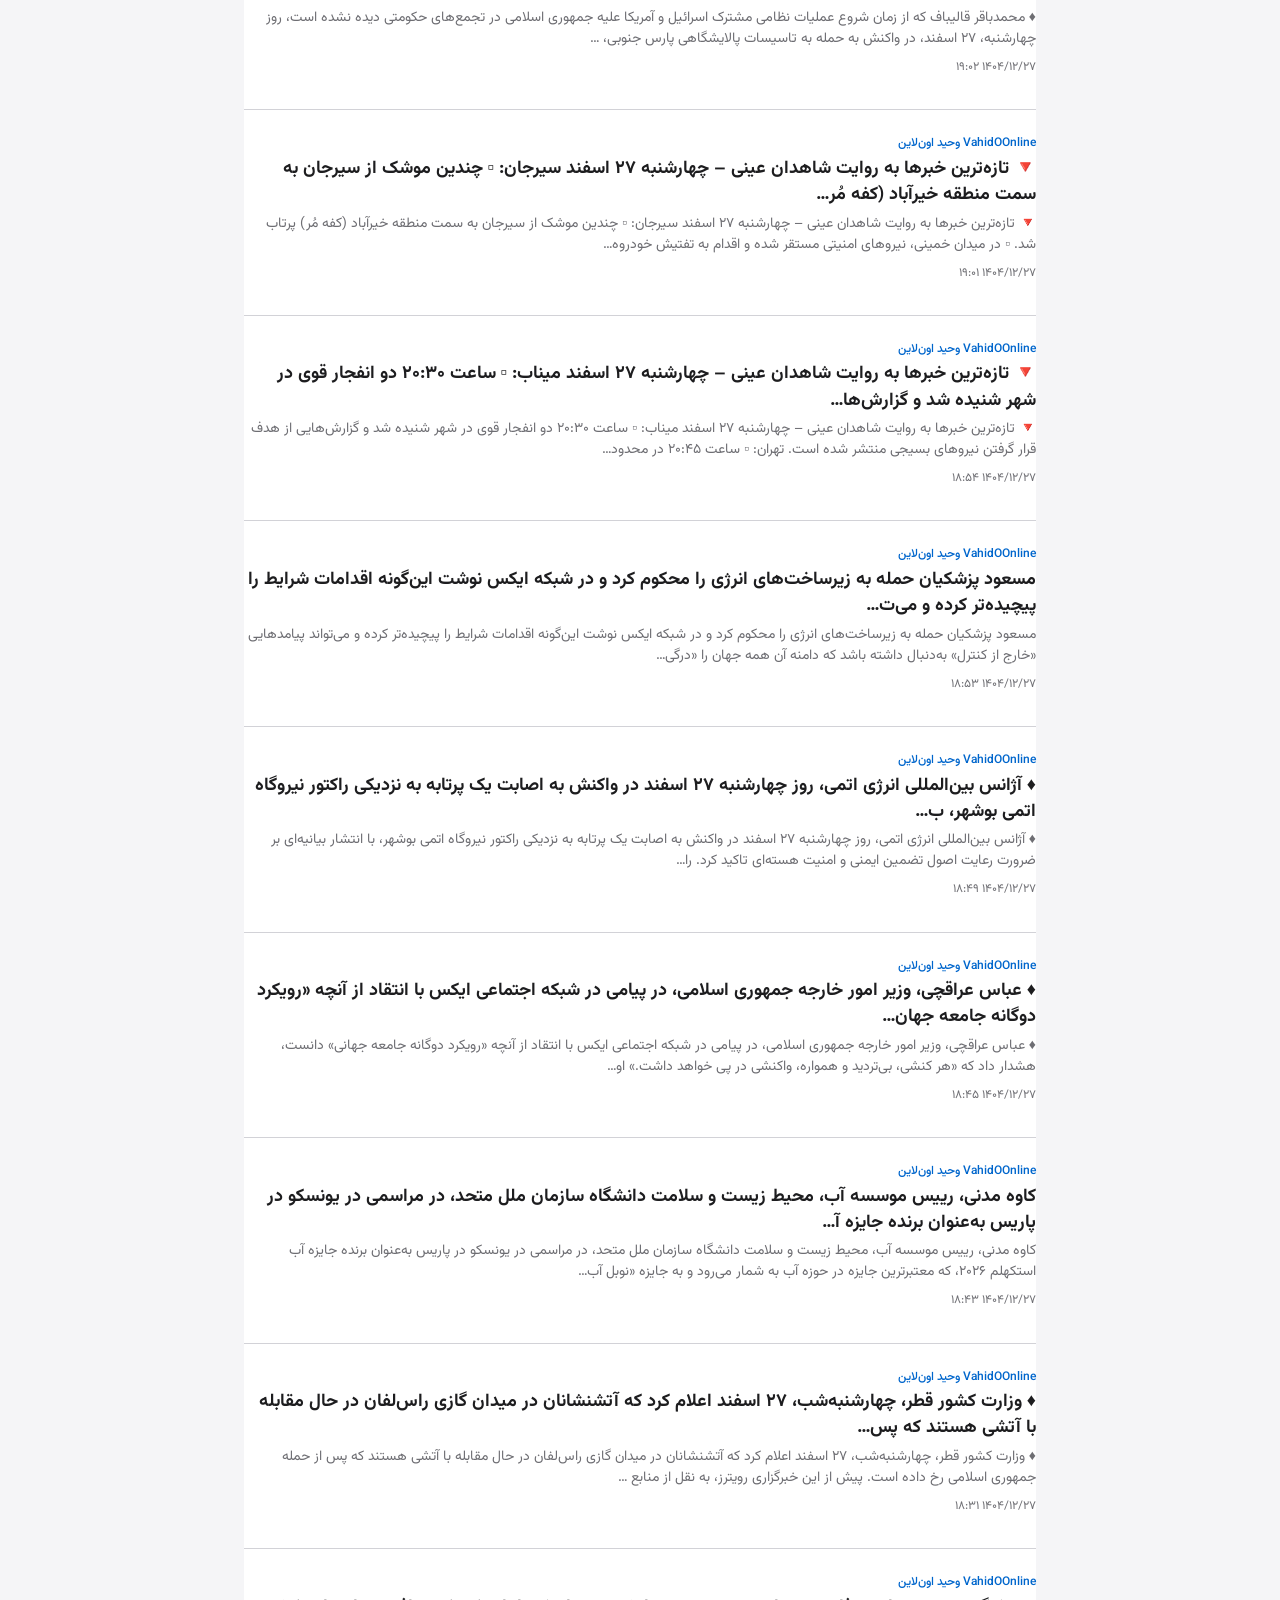
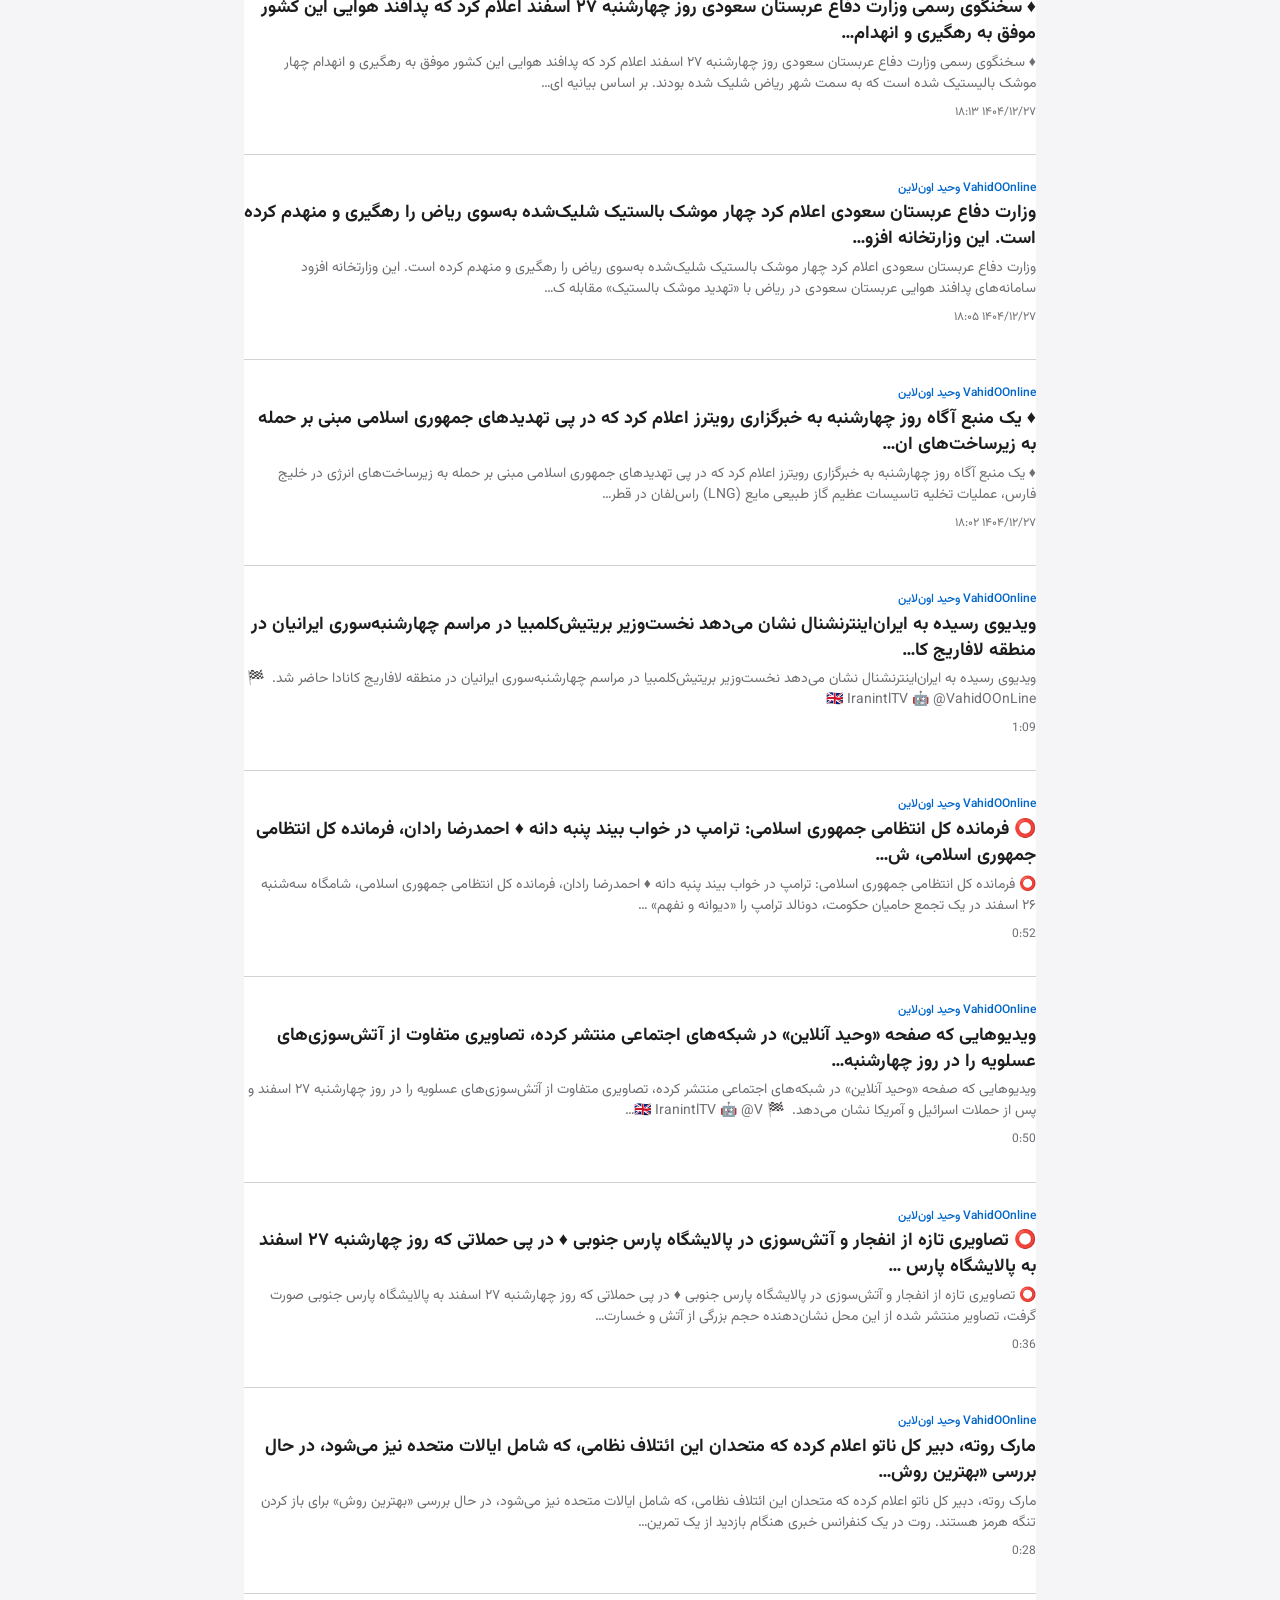
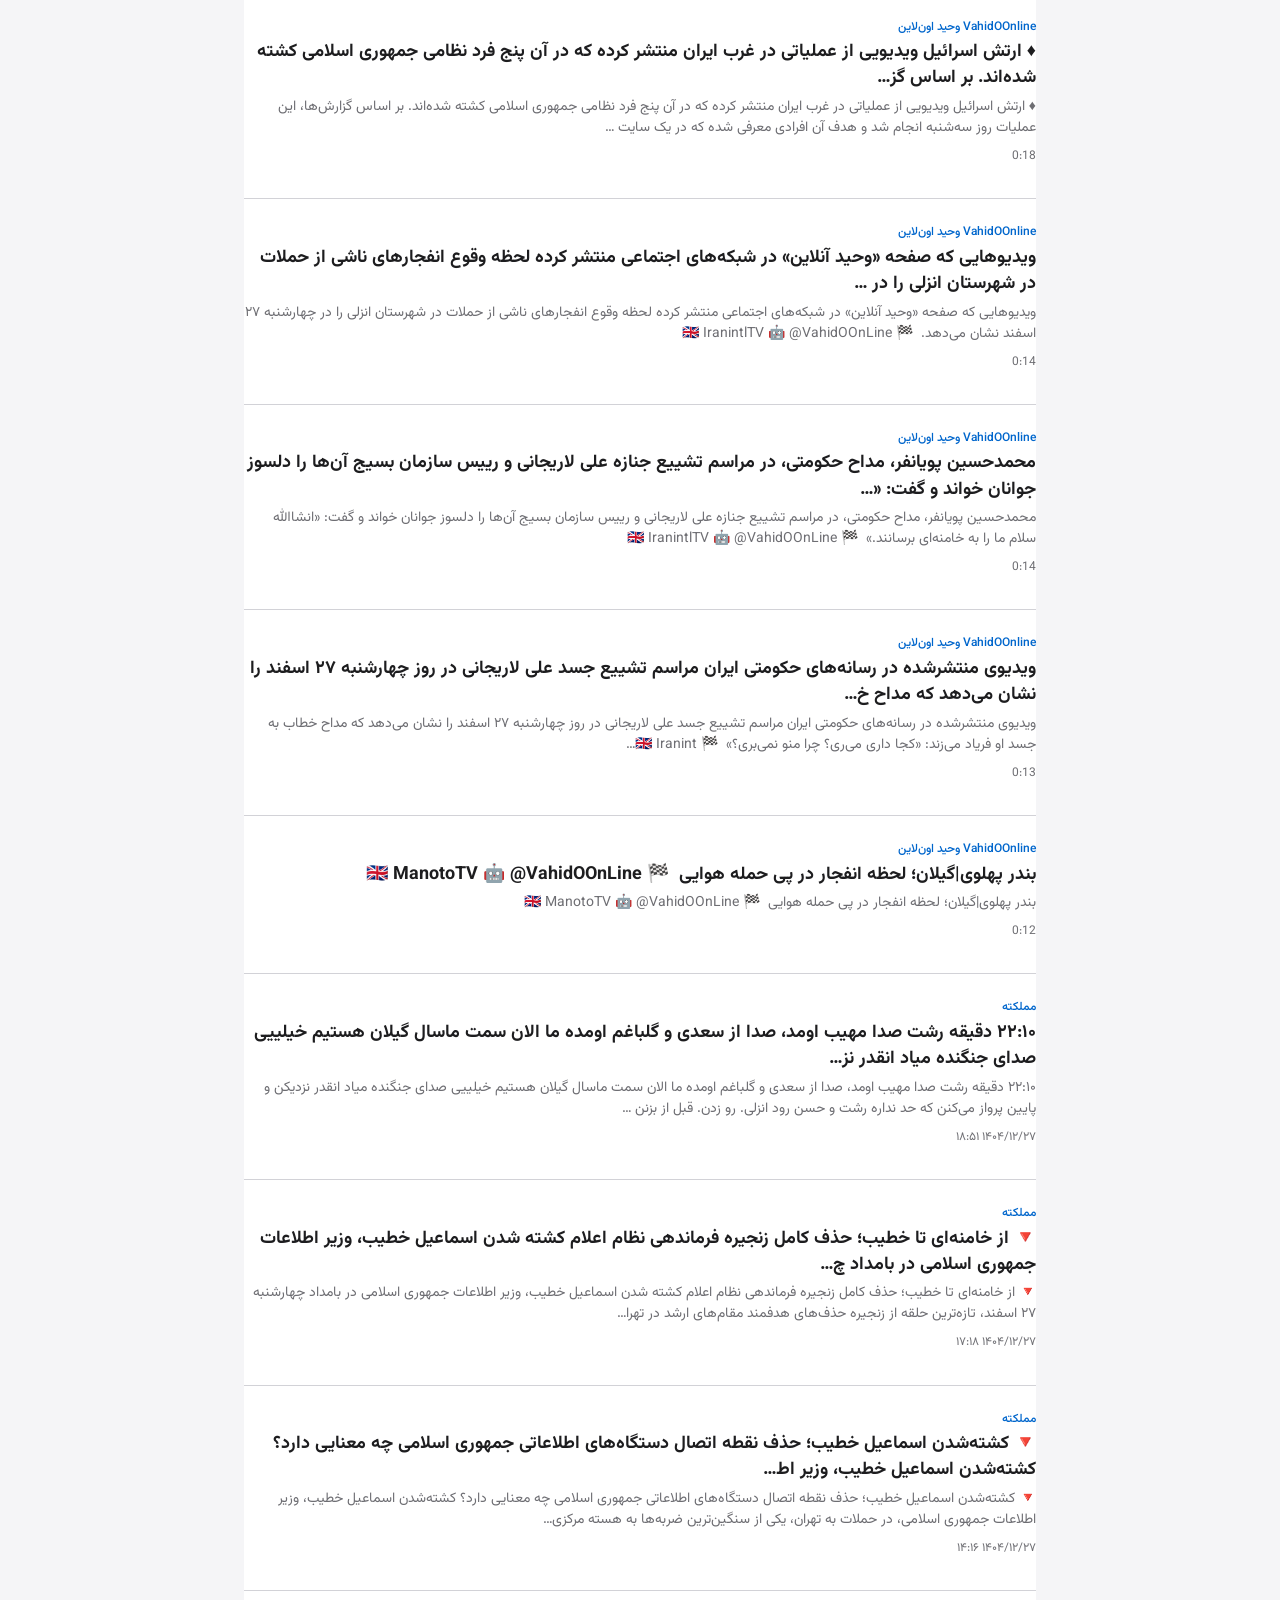
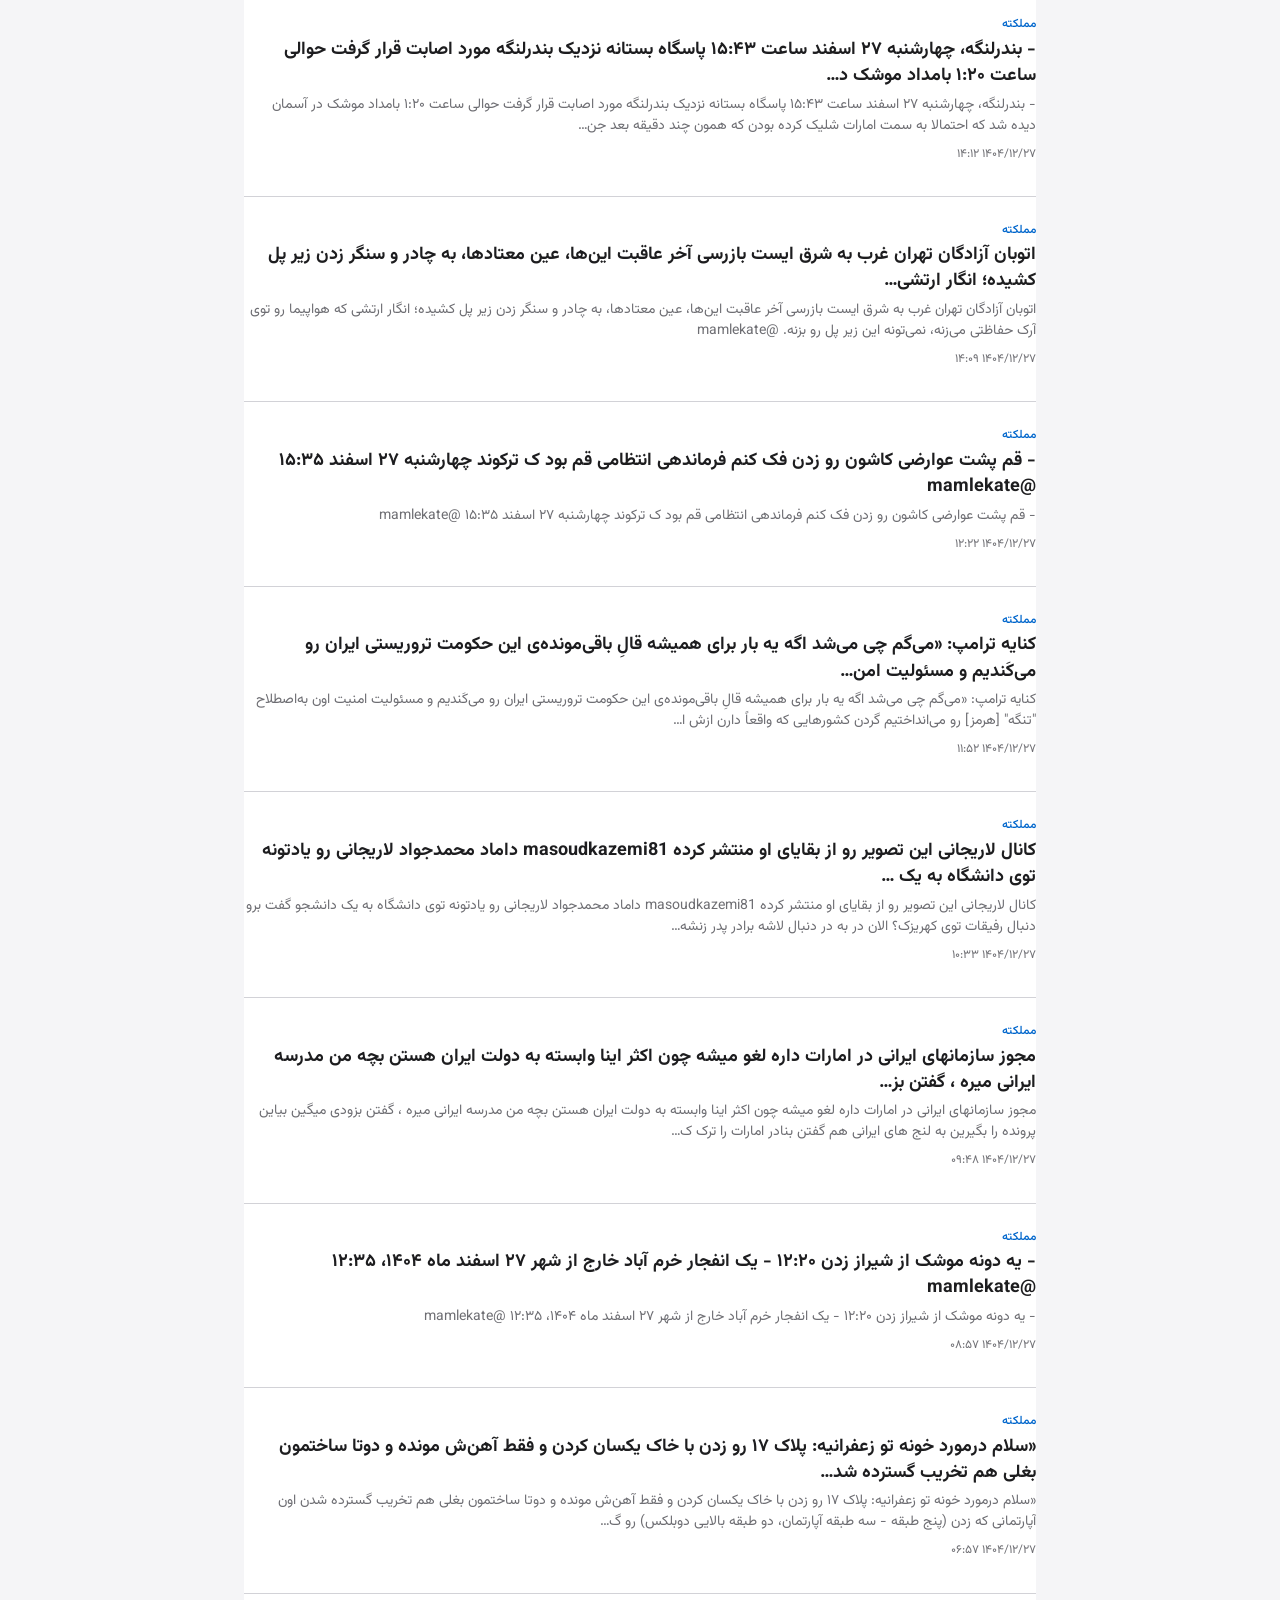
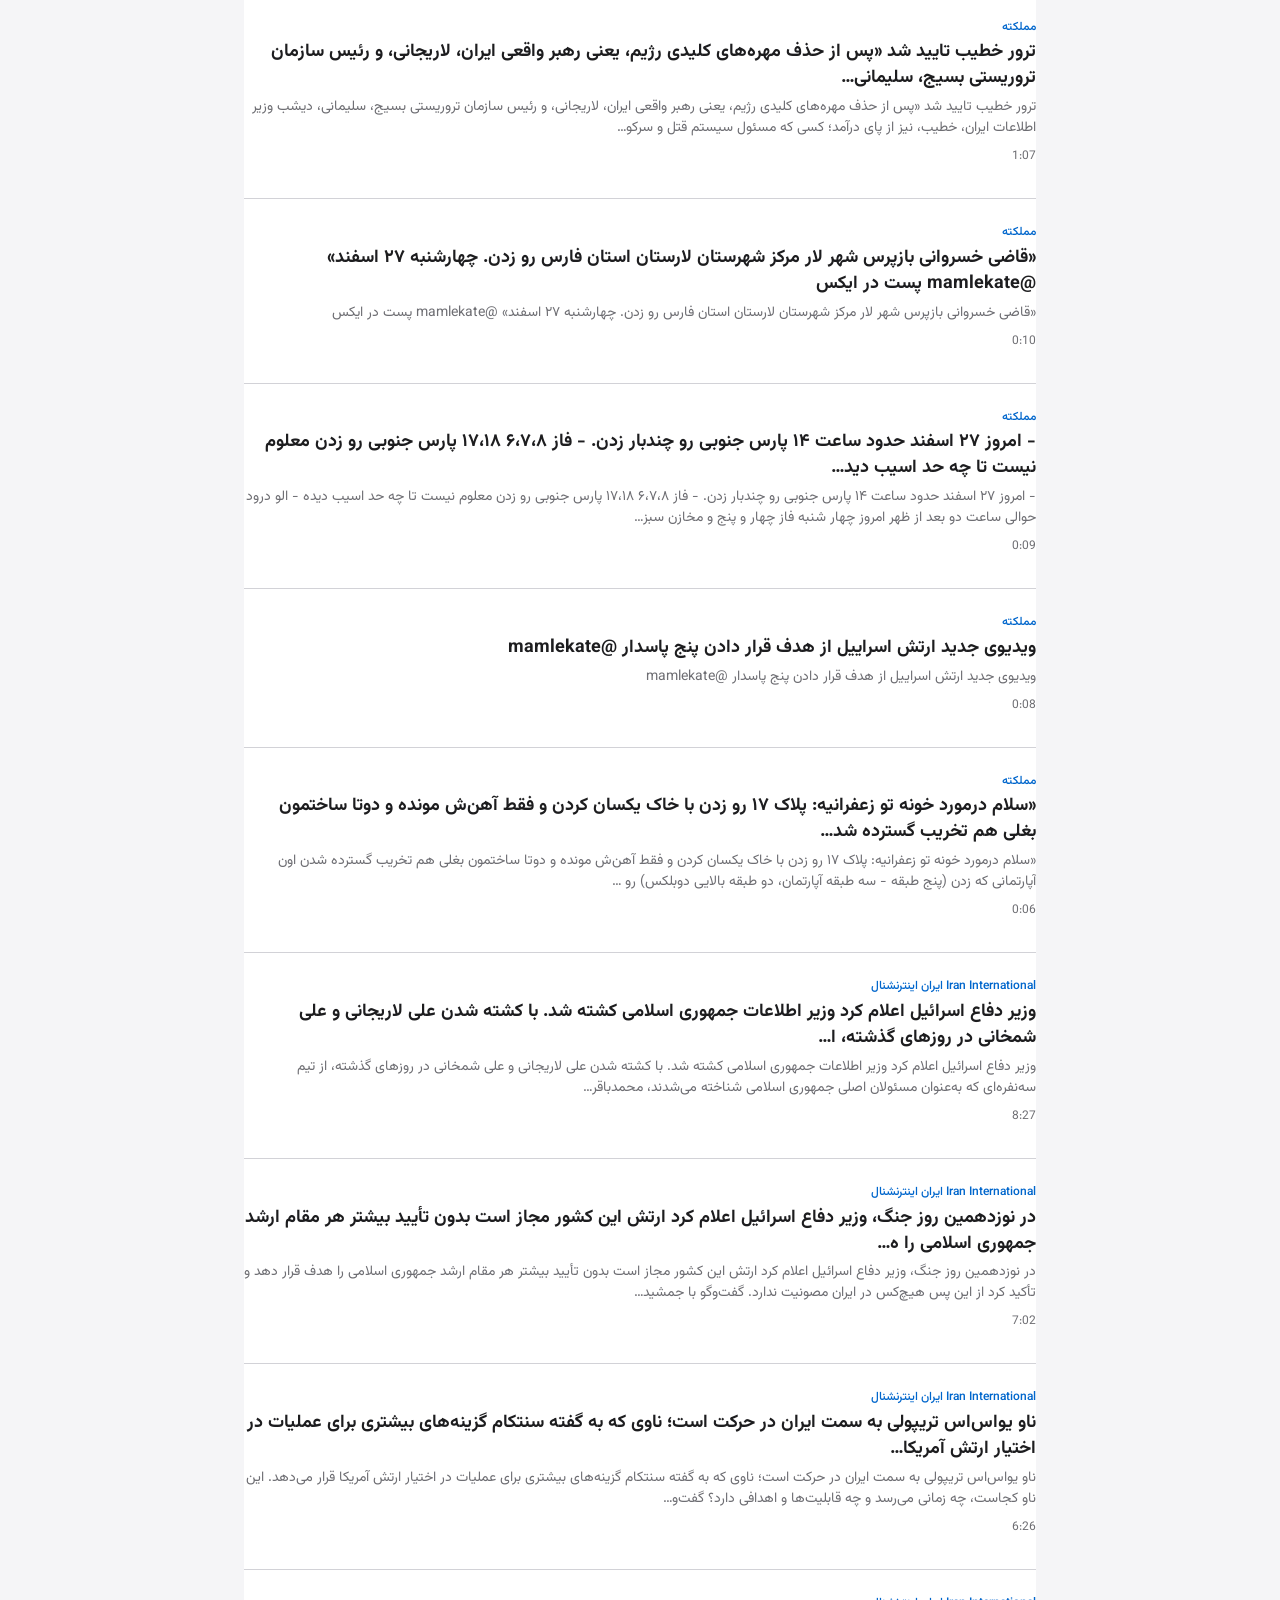
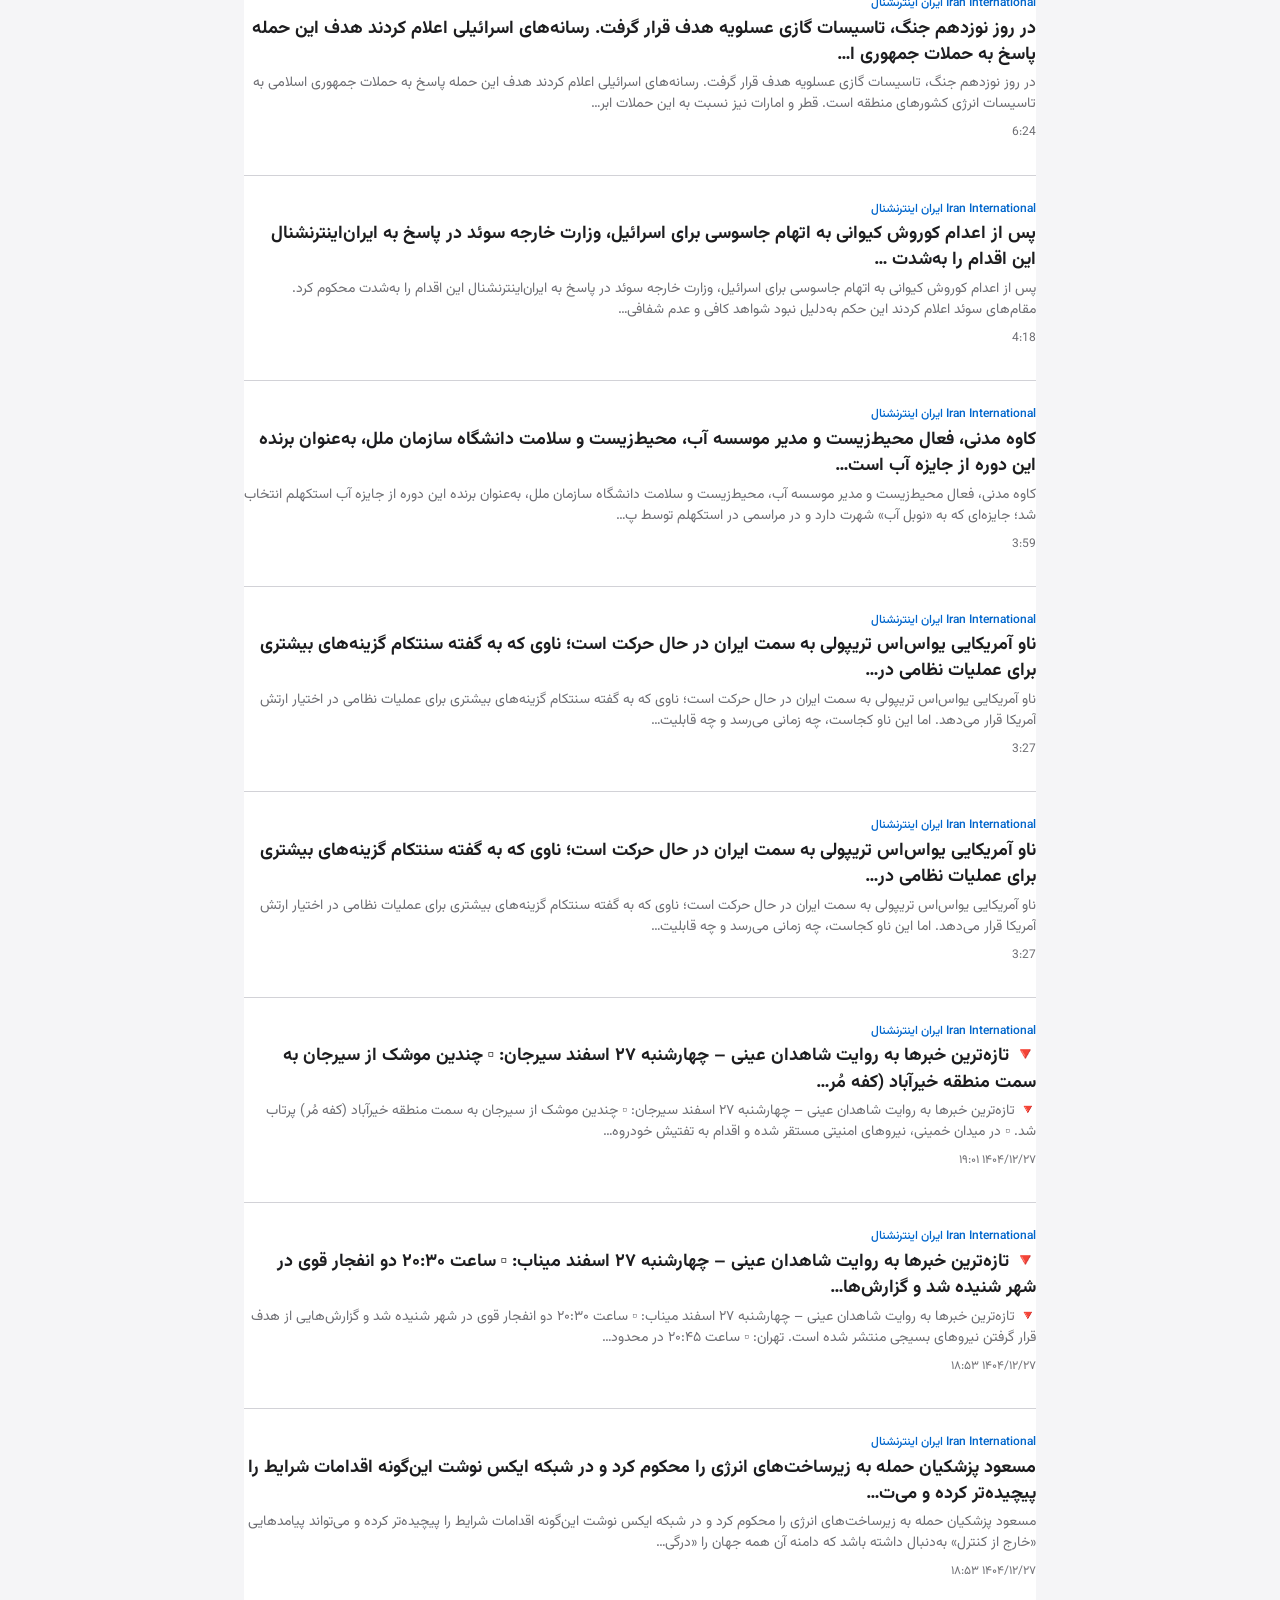
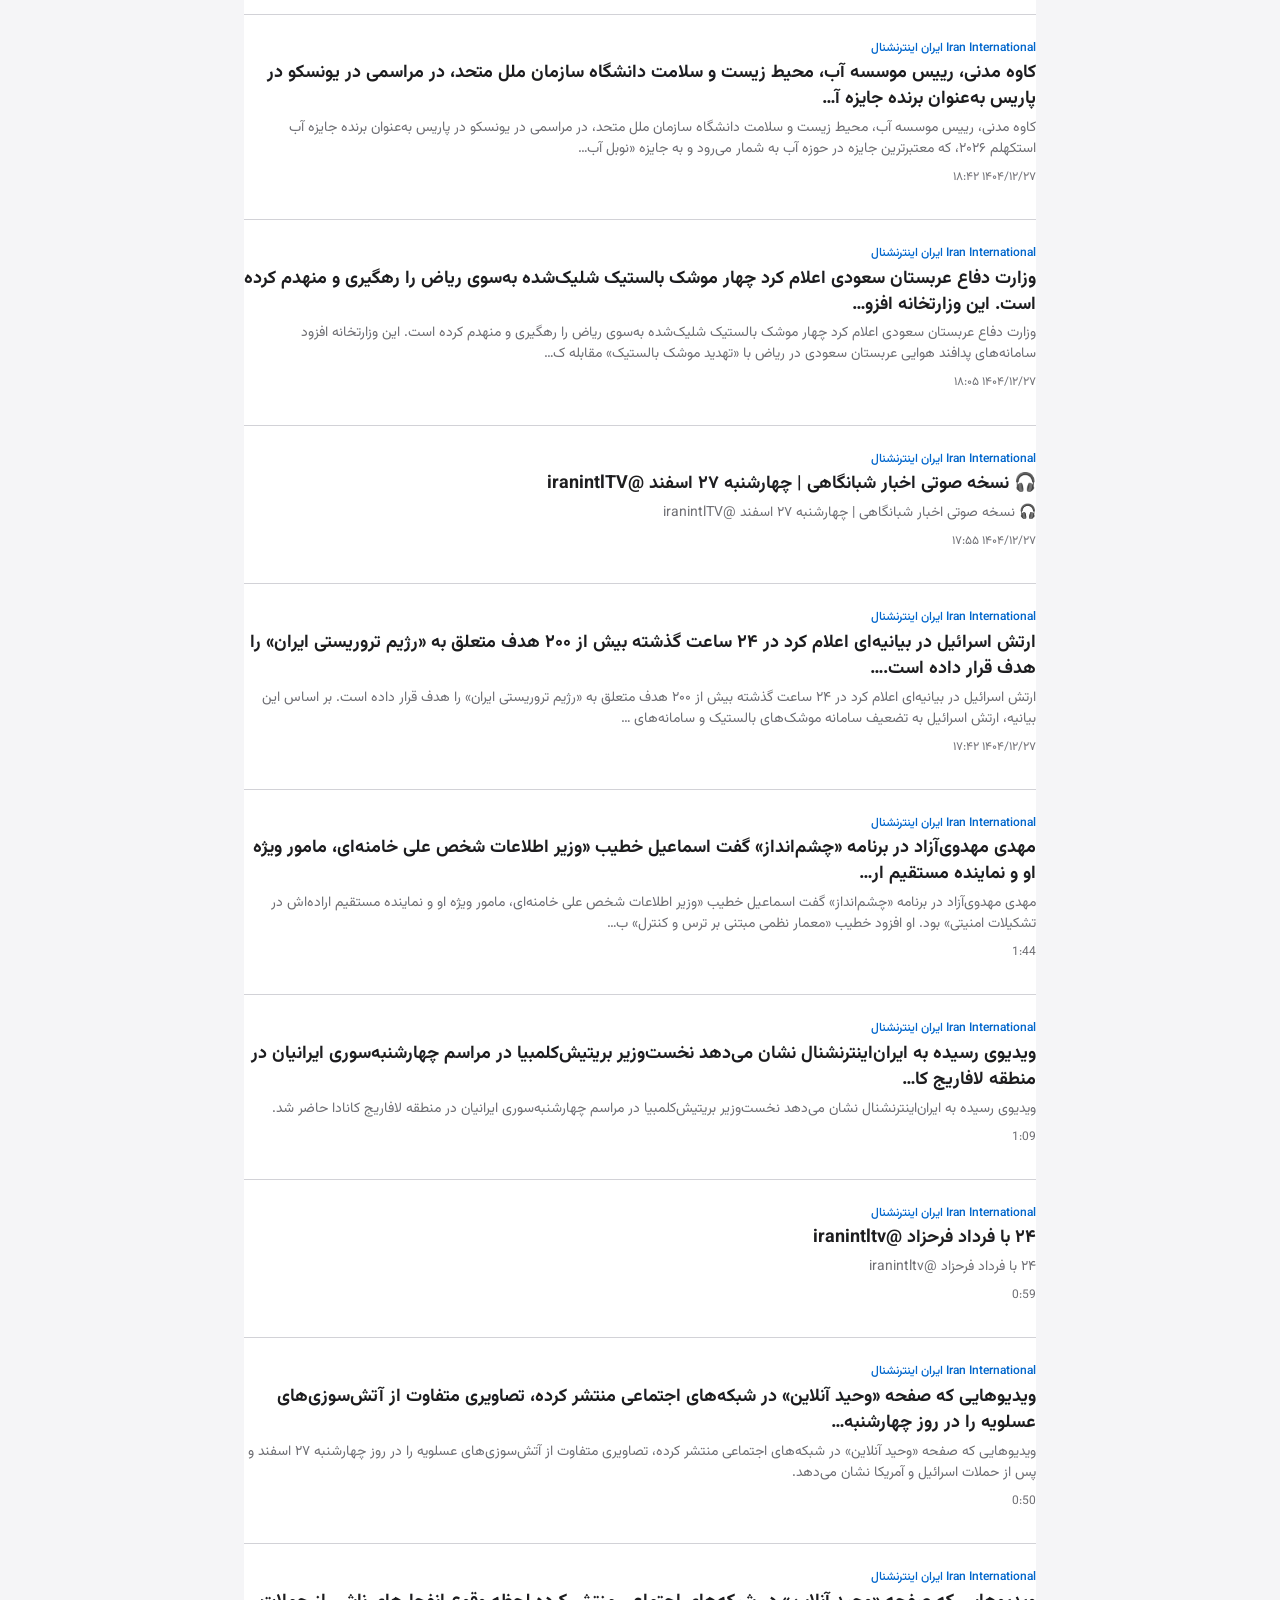
==== commit 9d5aa8eb: "reduce to 15mins. upgrade v5" ====
--- a/docs/index.html
+++ b/docs/index.html
@@ -17,6 +17,7 @@
     </div>
     <div class="app-header__row">
       <div class="app-header__meta">
+        <span id="new-count" class="new-count" aria-hidden="true" style="display: none;"></span>
         <span id="updated">در حال بارگذاری…</span>
         <span class="app-header__daterange" id="daterange" aria-hidden="true"></span>
       </div>
--- a/docs/styles.css
+++ b/docs/styles.css
@@ -1,4 +1,7 @@
 /* RTL news-style UI with Vazirmatn, light/dark theme */
+* {
+  direction: rtl;
+}
 :root {
   --bg: #f5f5f7;
   --bg-elevated: #fff;
@@ -34,12 +37,15 @@
 *::before,
 *::after {
   box-sizing: border-box;
+  font-family: inherit;
+  direction: inherit;
 }
 
 html {
   font-size: 16px;
   -webkit-text-size-adjust: 100%;
   direction: rtl;
+  font-family: var(--font);
 }
 
 body {
@@ -50,6 +56,12 @@
   line-height: 1.6;
   min-height: 100vh;
   text-align: right;
+  direction: rtl;
+}
+
+input, button, select, textarea {
+  font-family: var(--font);
+  direction: rtl;
 }
 
 /* Masthead (news-style) */
@@ -98,6 +110,34 @@
 .app-header__daterange {
   display: block;
   margin-top: 0.25rem;
+}
+
+.new-count {
+  display: inline-block;
+  margin-left: 0.75rem;
+  padding: 0.2rem 0.5rem;
+  font-size: 0.8125rem;
+  font-weight: 600;
+  color: var(--filter-active-text);
+  background: var(--filter-active-bg);
+  border-radius: 6px;
+}
+
+.new-count::before {
+  content: "";
+  display: inline-block;
+  width: 0.4em;
+  height: 0.4em;
+  margin-left: 0.35rem;
+  vertical-align: middle;
+  border-radius: 50%;
+  background: currentColor;
+  animation: new-pulse 1.5s ease-in-out infinite;
+}
+
+@keyframes new-pulse {
+  0%, 100% { opacity: 1; }
+  50% { opacity: 0.5; }
 }
 
 /* Theme toggle */
@@ -170,6 +210,9 @@
   margin: 0 auto;
   padding: 1rem;
   padding-bottom: 2rem;
+  direction: rtl;
+  font-family: var(--font);
+  text-align: right;
 }
 
 .loading,
@@ -213,6 +256,22 @@
 
 .card:first-child {
   padding-top: 0;
+}
+
+.card {
+  position: relative;
+}
+
+.card__badge {
+  position: absolute;
+  top: 0.75rem;
+  right: 0;
+  font-size: 0.6875rem;
+  font-weight: 600;
+  padding: 0.15rem 0.4rem;
+  border-radius: 4px;
+  background: var(--accent);
+  color: var(--filter-active-text);
 }
 
 .card__source {
@@ -255,6 +314,9 @@
   overflow: auto;
   -webkit-overflow-scrolling: touch;
   display: none;
+  direction: rtl;
+  font-family: var(--font);
+  text-align: right;
 }
 
 .reader-overlay.is-open {
@@ -266,6 +328,9 @@
   margin: 0 auto;
   padding: 1rem;
   padding-bottom: 3rem;
+  direction: rtl;
+  font-family: var(--font);
+  text-align: right;
 }
 
 .reader__header {
@@ -326,6 +391,9 @@
   line-height: 1.65;
   white-space: pre-wrap;
   word-wrap: break-word;
+  direction: rtl;
+  font-family: var(--font);
+  text-align: right;
 }
 
 .reader__body.reader__body--html {
